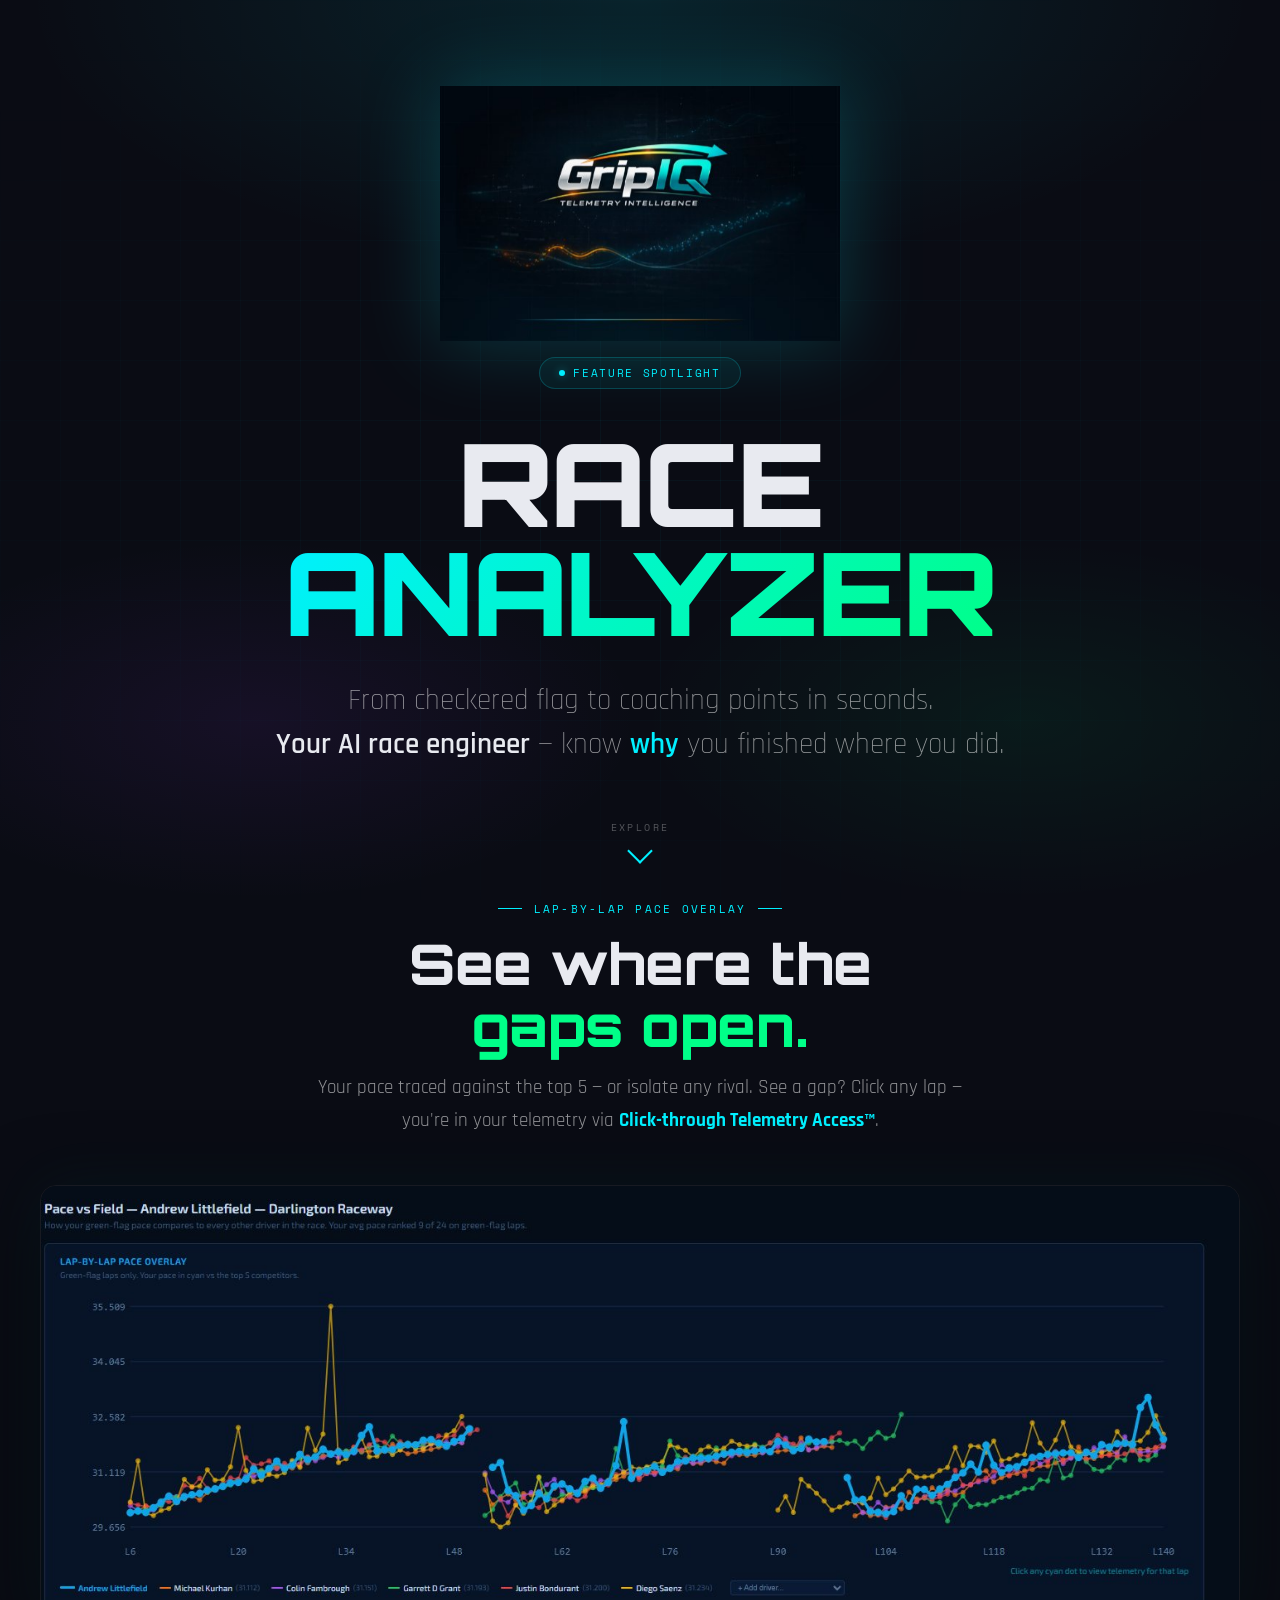
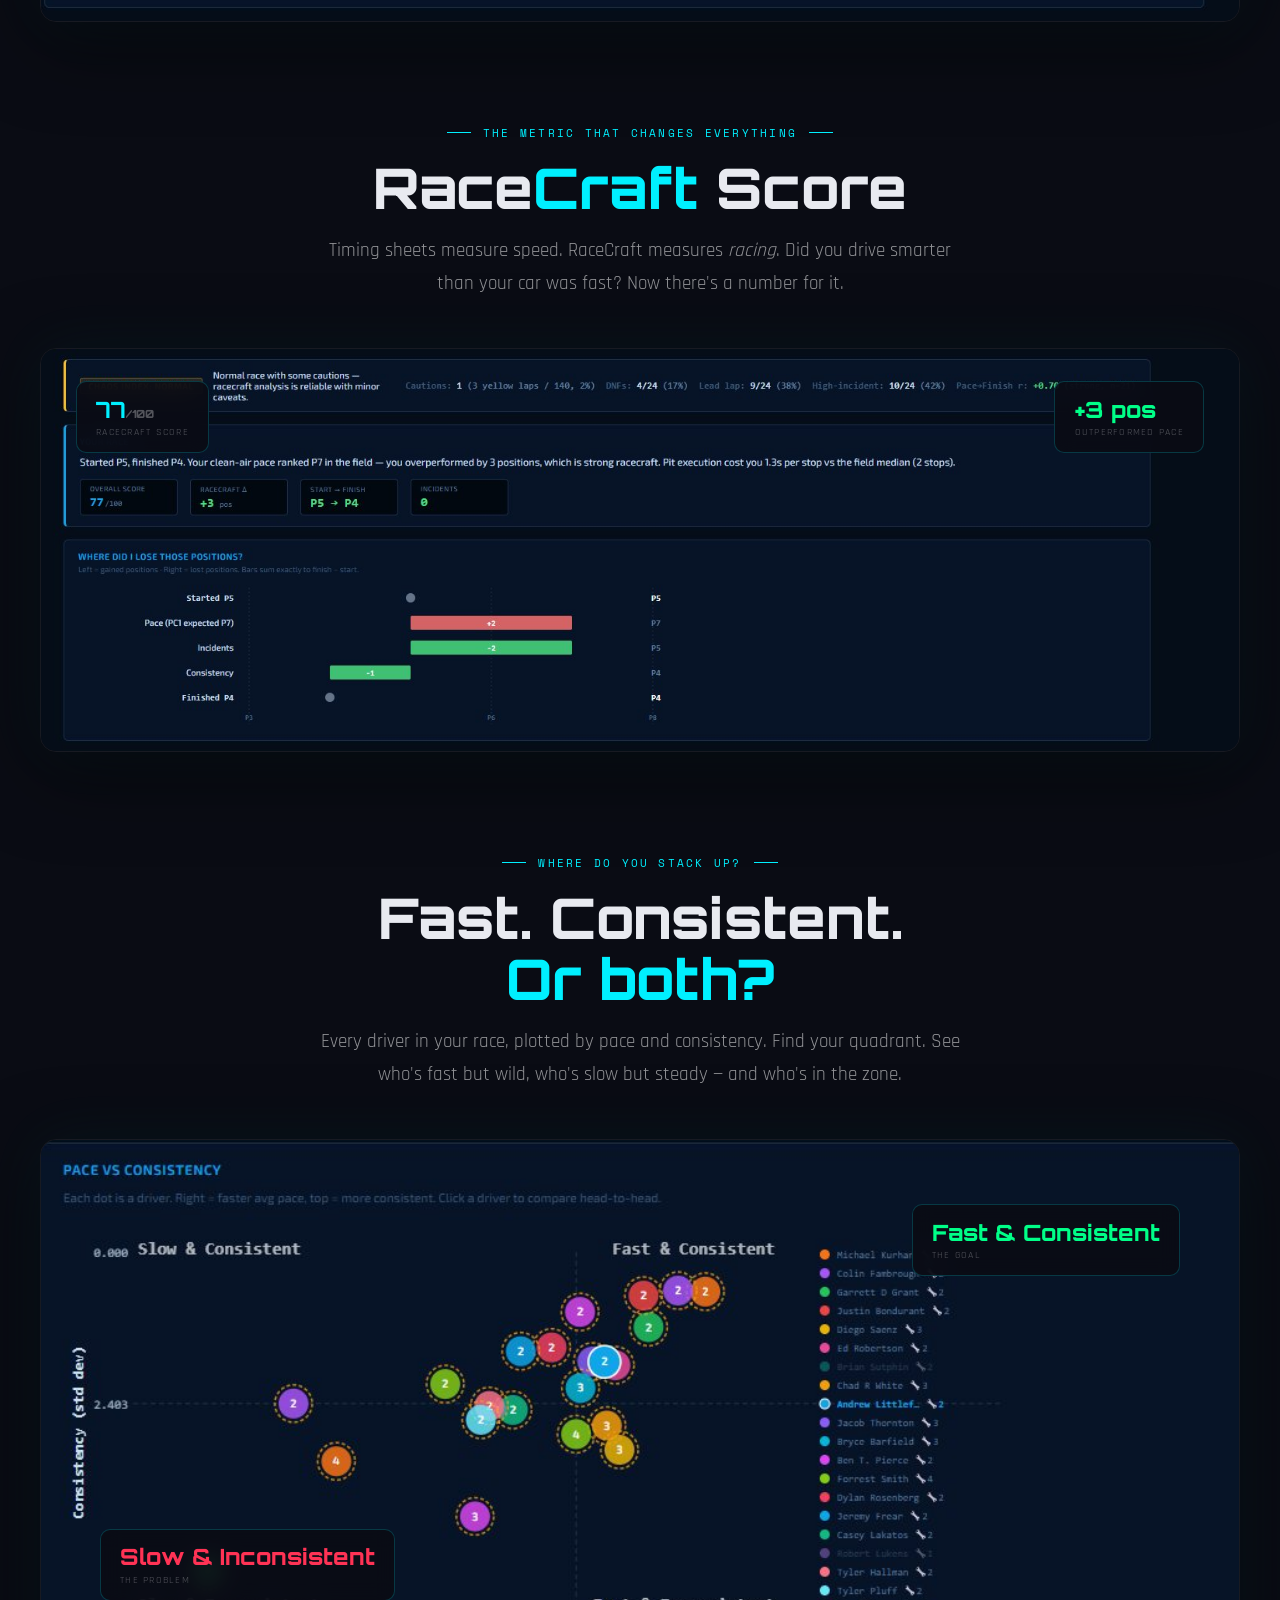
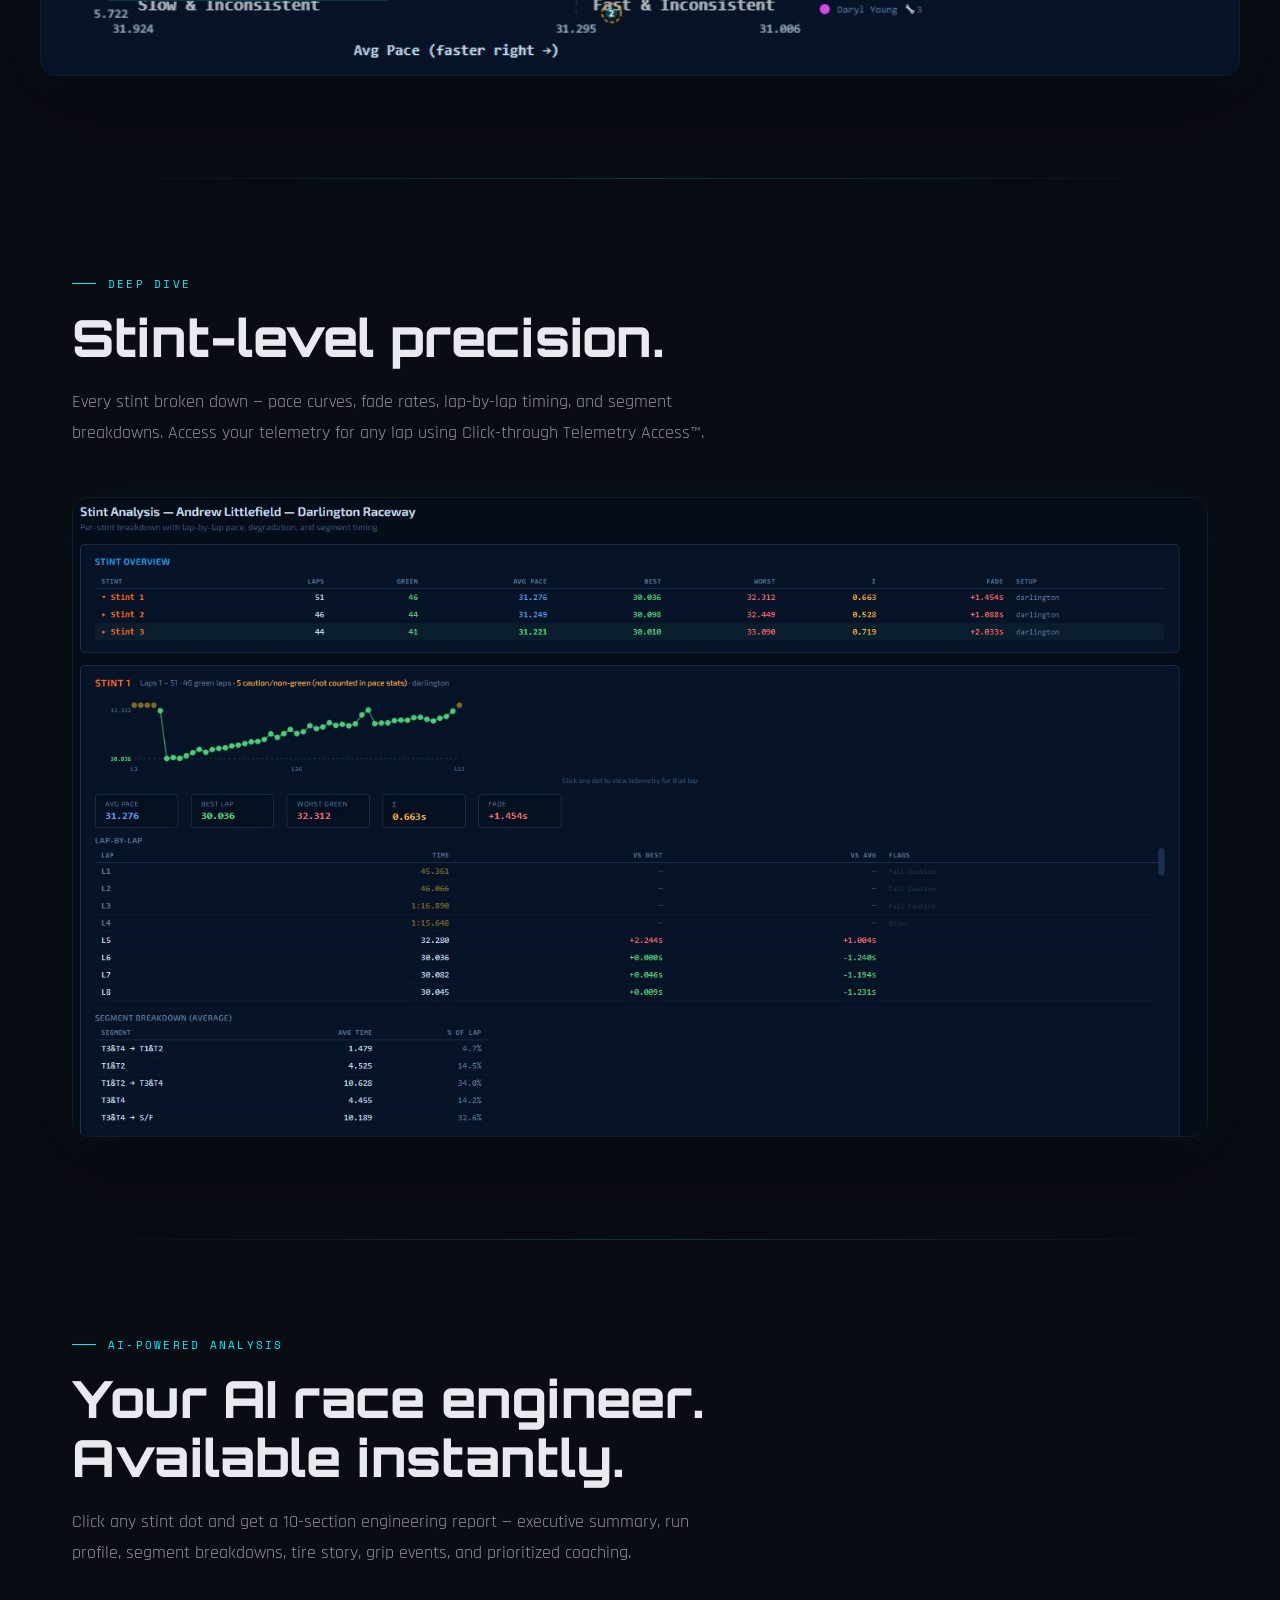
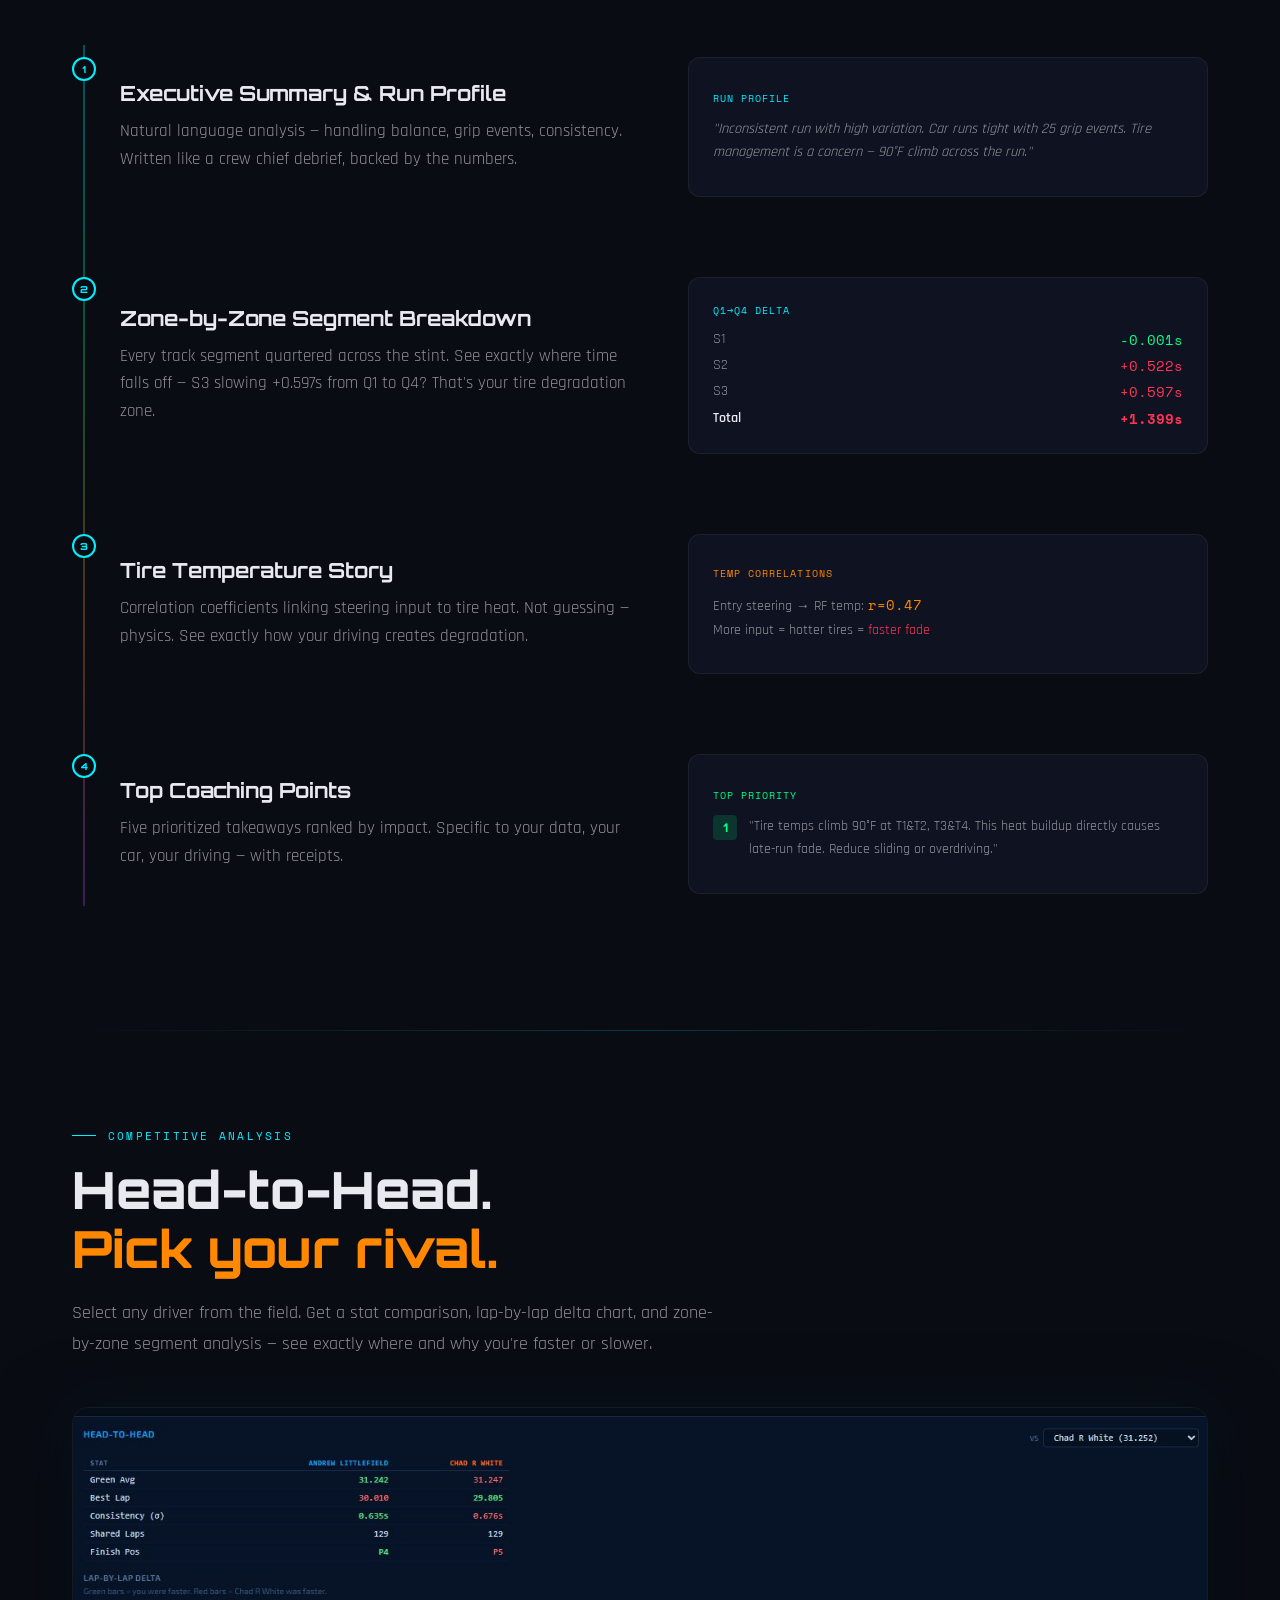
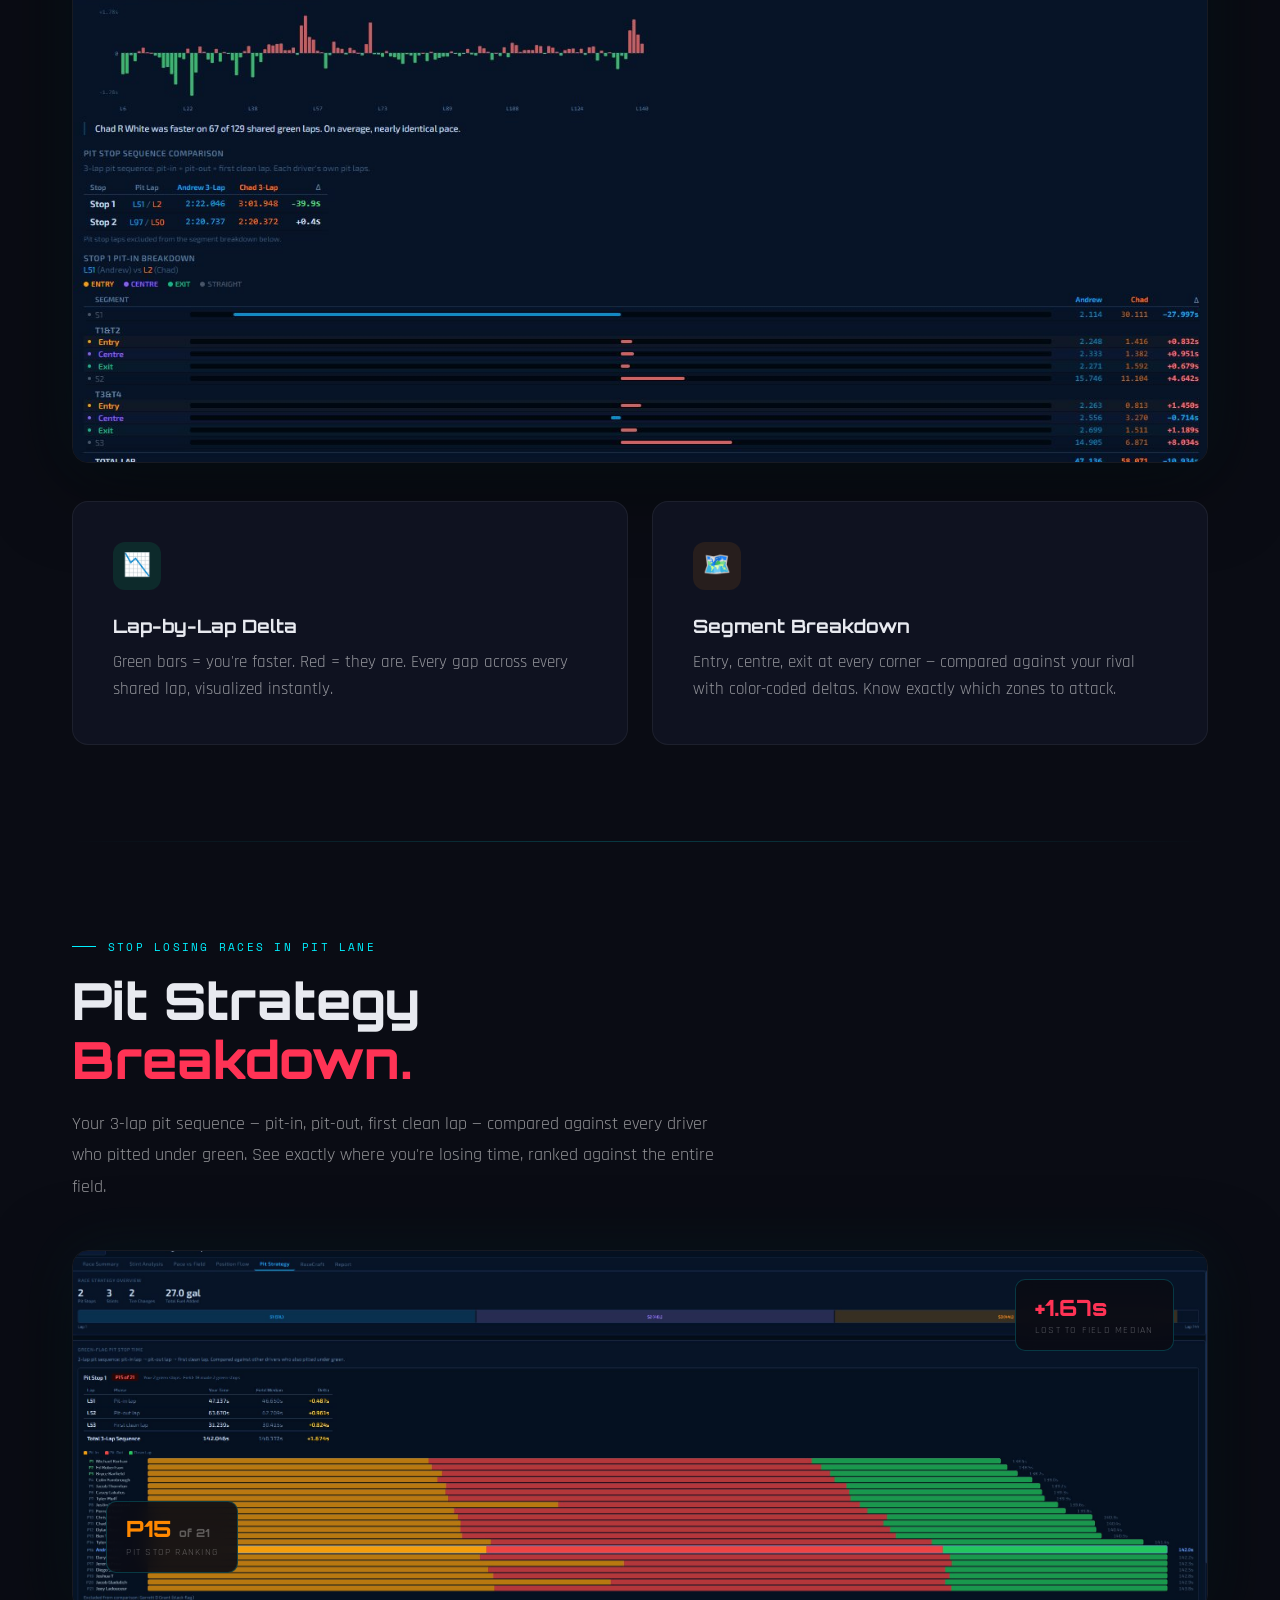
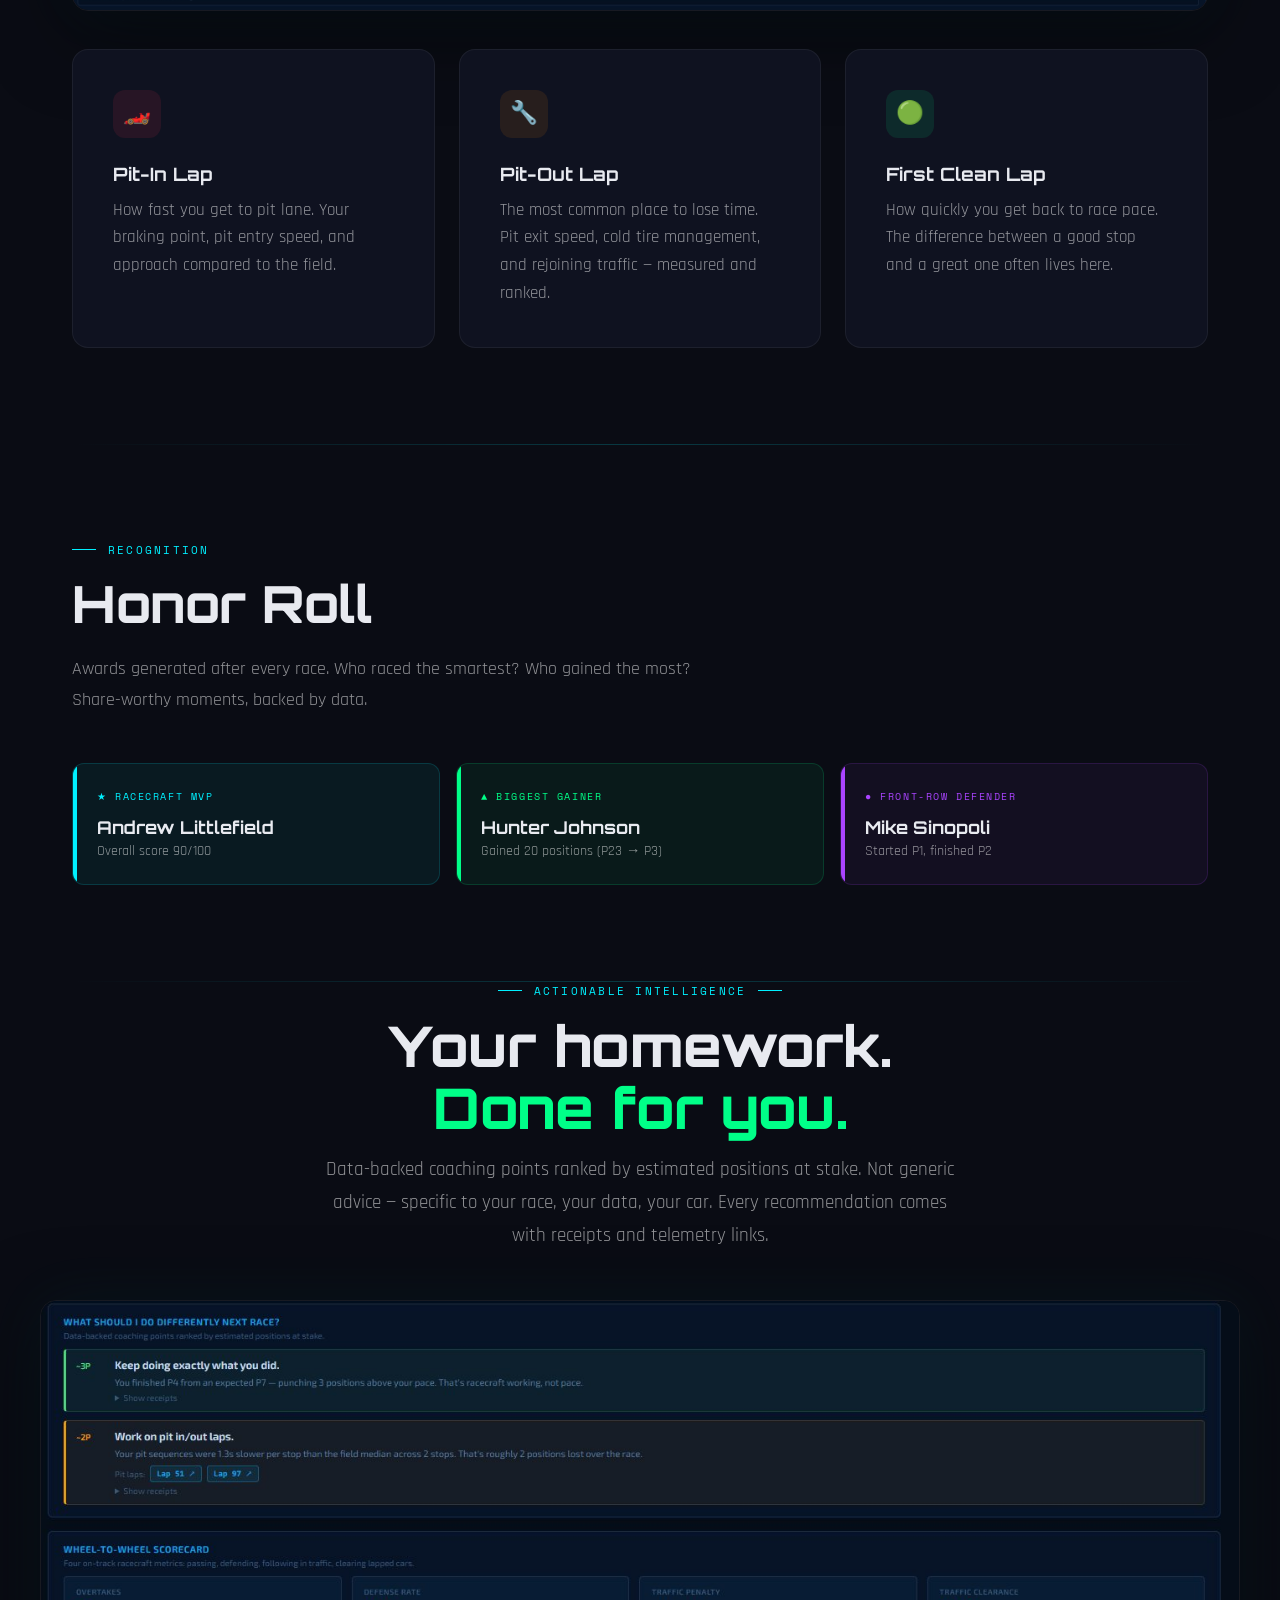
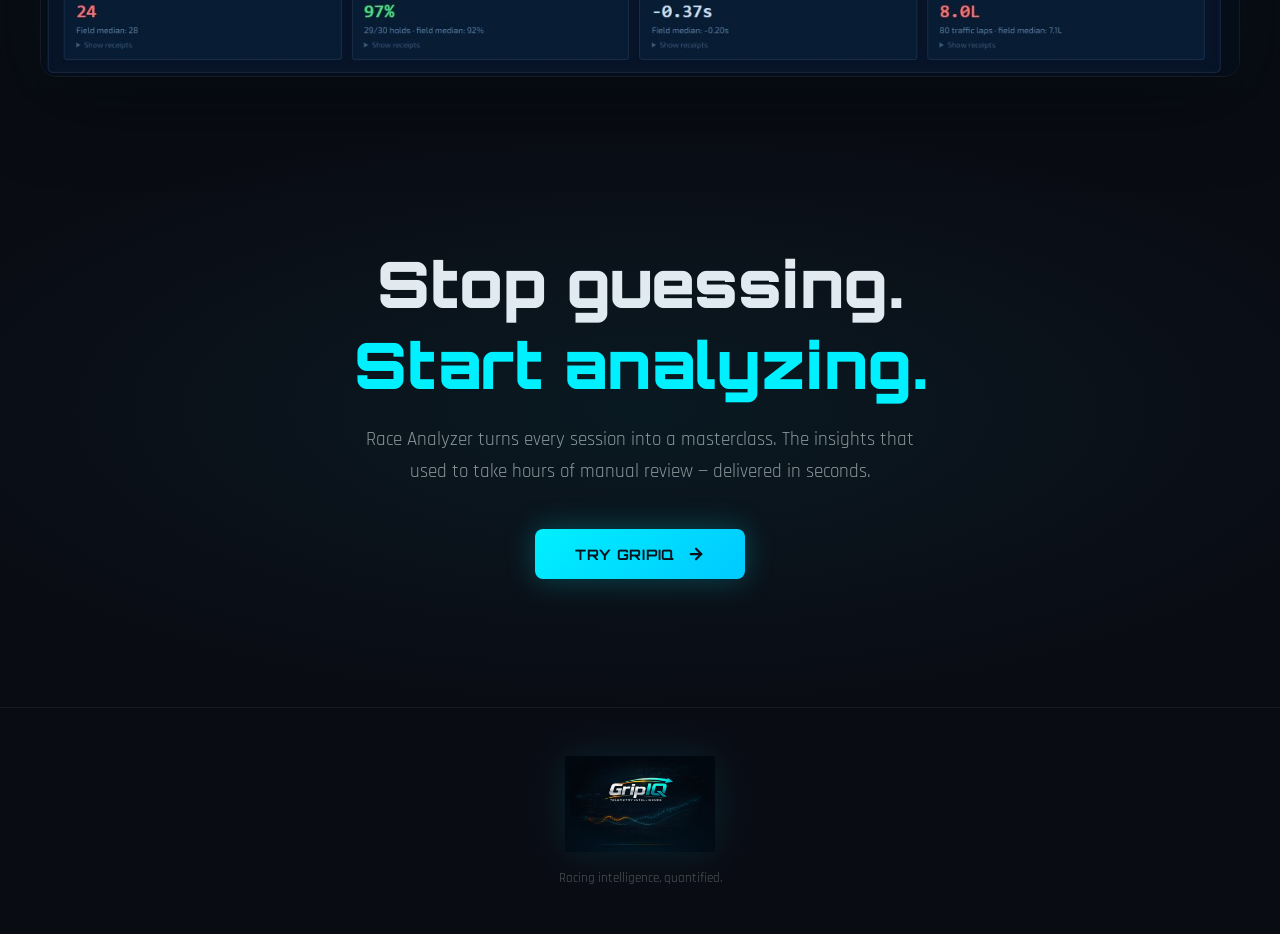
==== index.html @ 0a942f0f "Replace with original screenshots version from race-analyzer-preview" ====
<!DOCTYPE html>
<html lang="en">
<head>
<meta charset="UTF-8">
<meta name="viewport" content="width=device-width, initial-scale=1.0">
<title>Race Analyzer — GripIQ</title>
<link href="https://fonts.googleapis.com/css2?family=Orbitron:wght@400;500;600;700;800;900&family=Rajdhani:wght@300;400;500;600;700&family=Space+Mono:wght@400;700&display=swap" rel="stylesheet">
<style>
*, *::before, *::after { margin: 0; padding: 0; box-sizing: border-box; }

:root {
  --bg-deep: #0a0c14;
  --bg-card: #0f1220;
  --bg-card-hover: #141831;
  --border-subtle: rgba(255,255,255,0.06);
  --border-accent: rgba(0,240,255,0.2);
  --cyan: #00f0ff;
  --cyan-glow: rgba(0,240,255,0.4);
  --green: #00ff88;
  --green-glow: rgba(0,255,136,0.3);
  --red: #ff3355;
  --red-glow: rgba(255,51,85,0.3);
  --orange: #ff8800;
  --orange-glow: rgba(255,136,0,0.3);
  --purple: #aa44ff;
  --purple-glow: rgba(170,68,255,0.3);
  --yellow: #ffdd00;
  --text-primary: #e8eaf0;
  --text-secondary: rgba(255,255,255,0.55);
  --text-dim: rgba(255,255,255,0.3);
  --font-display: 'Orbitron', sans-serif;
  --font-body: 'Rajdhani', sans-serif;
  --font-mono: 'Space Mono', monospace;
}

html { scroll-behavior: smooth; }

body {
  background: var(--bg-deep);
  color: var(--text-primary);
  font-family: var(--font-body);
  overflow-x: hidden;
  -webkit-font-smoothing: antialiased;
}

/* ==================== HERO ==================== */
.hero {
  position: relative;
  min-height: 100vh;
  display: flex;
  flex-direction: column;
  align-items: center;
  justify-content: center;
  text-align: center;
  padding: 2rem;
  overflow: hidden;
}

.hero::before {
  content: '';
  position: absolute;
  inset: 0;
  background:
    radial-gradient(ellipse 80% 50% at 50% 0%, rgba(0,240,255,0.1) 0%, transparent 60%),
    radial-gradient(ellipse 60% 40% at 20% 80%, rgba(170,68,255,0.08) 0%, transparent 50%),
    radial-gradient(ellipse 60% 40% at 80% 80%, rgba(0,255,136,0.06) 0%, transparent 50%);
  pointer-events: none;
}

.hero-grid {
  position: absolute;
  inset: 0;
  background-image:
    linear-gradient(rgba(0,240,255,0.04) 1px, transparent 1px),
    linear-gradient(90deg, rgba(0,240,255,0.04) 1px, transparent 1px);
  background-size: 60px 60px;
  animation: gridPulse 8s ease-in-out infinite;
  mask-image: radial-gradient(ellipse 70% 60% at 50% 50%, black, transparent);
}

@keyframes gridPulse {
  0%, 100% { opacity: 0.3; }
  50% { opacity: 1; }
}

/* Horizontal racing streaks */
.streak-container {
  position: absolute;
  inset: 0;
  overflow: hidden;
  pointer-events: none;
}

.streak {
  position: absolute;
  height: 2px;
  background: linear-gradient(90deg, transparent, var(--cyan), transparent);
  opacity: 0;
  animation: streak 3s ease-in-out infinite;
}

.streak:nth-child(1) { top: 15%; width: 50%; left: -50%; animation-delay: 0s; }
.streak:nth-child(2) { top: 35%; width: 70%; left: -70%; animation-delay: 0.8s; background: linear-gradient(90deg, transparent, var(--green), transparent); }
.streak:nth-child(3) { top: 55%; width: 40%; left: -40%; animation-delay: 1.6s; }
.streak:nth-child(4) { top: 75%; width: 60%; left: -60%; animation-delay: 2.4s; background: linear-gradient(90deg, transparent, var(--orange), transparent); }
.streak:nth-child(5) { top: 90%; width: 45%; left: -45%; animation-delay: 0.4s; background: linear-gradient(90deg, transparent, var(--purple), transparent); }

@keyframes streak {
  0% { transform: translateX(0); opacity: 0; }
  5% { opacity: 0.7; }
  95% { opacity: 0.7; }
  100% { transform: translateX(calc(100vw + 100%)); opacity: 0; }
}

.hero-logo {
  width: clamp(220px, 35vw, 400px);
  margin-bottom: 1rem;
  filter: drop-shadow(0 0 40px rgba(0,240,255,0.2));
  animation: heroLogo 1s ease-out 0.1s both;
}

@keyframes heroLogo {
  from { opacity: 0; transform: scale(0.85) translateY(20px); filter: drop-shadow(0 0 0px rgba(0,240,255,0)) blur(8px); }
  to { opacity: 1; transform: scale(1) translateY(0); filter: drop-shadow(0 0 40px rgba(0,240,255,0.2)) blur(0px); }
}

.hero-badge {
  display: inline-flex;
  align-items: center;
  gap: 0.5rem;
  padding: 0.4rem 1.2rem;
  border: 1px solid var(--border-accent);
  border-radius: 100px;
  font-family: var(--font-mono);
  font-size: 0.7rem;
  letter-spacing: 0.15em;
  text-transform: uppercase;
  color: var(--cyan);
  background: rgba(0,240,255,0.05);
  margin-bottom: 2.5rem;
  animation: fadeInUp 0.8s ease-out 0.3s both;
}

.hero-badge::before {
  content: '';
  width: 6px;
  height: 6px;
  border-radius: 50%;
  background: var(--cyan);
  box-shadow: 0 0 8px var(--cyan-glow);
  animation: pulse 2s ease-in-out infinite;
}

@keyframes pulse {
  0%, 100% { opacity: 1; transform: scale(1); }
  50% { opacity: 0.5; transform: scale(0.8); }
}

.hero h1 {
  font-family: var(--font-display);
  font-size: clamp(3.5rem, 9vw, 8rem);
  font-weight: 900;
  line-height: 0.95;
  letter-spacing: -0.02em;
  margin-bottom: 2rem;
  animation: heroTitle 1s ease-out 0.5s both;
}

@keyframes heroTitle {
  from { opacity: 0; transform: translateY(40px); letter-spacing: 0.1em; }
  to { opacity: 1; transform: translateY(0); letter-spacing: -0.02em; }
}

.hero h1 .line1 { display: block; color: var(--text-primary); }
.hero h1 .line2 {
  display: block;
  background: linear-gradient(135deg, var(--cyan), var(--green));
  -webkit-background-clip: text;
  background-clip: text;
  -webkit-text-fill-color: transparent;
}

.hero-tagline {
  font-size: clamp(1.2rem, 2.8vw, 1.8rem);
  font-weight: 300;
  color: var(--text-secondary);
  max-width: 750px;
  line-height: 1.5;
  margin-bottom: 3rem;
  animation: fadeInUp 0.8s ease-out 0.8s both;
}

.hero-tagline strong {
  color: var(--text-primary);
  font-weight: 600;
}

.hero-tagline em {
  color: var(--cyan);
  font-style: normal;
  font-weight: 600;
}

.scroll-cue {
  position: absolute;
  bottom: 2.5rem;
  display: flex;
  flex-direction: column;
  align-items: center;
  gap: 0.5rem;
  animation: fadeInUp 0.8s ease-out 1.2s both;
}

.scroll-cue span {
  font-family: var(--font-mono);
  font-size: 0.6rem;
  text-transform: uppercase;
  letter-spacing: 0.25em;
  color: var(--text-dim);
}

.scroll-cue-arrow {
  width: 18px;
  height: 18px;
  border-right: 2px solid var(--cyan);
  border-bottom: 2px solid var(--cyan);
  transform: rotate(45deg);
  animation: scrollBounce 2s ease-in-out infinite;
}

@keyframes scrollBounce {
  0%, 100% { transform: rotate(45deg) translateY(0); opacity: 1; }
  50% { transform: rotate(45deg) translateY(8px); opacity: 0.3; }
}

@keyframes fadeInUp {
  from { opacity: 0; transform: translateY(30px); }
  to { opacity: 1; transform: translateY(0); }
}

/* ==================== SHOWCASE SPLASH — big screenshot moments ==================== */
.splash {
  position: relative;
  padding: 0 2rem;
  margin-bottom: 6rem;
}

.splash-inner {
  max-width: 1200px;
  margin: 0 auto;
}

.splash-screenshot {
  width: 100%;
  border-radius: 16px;
  border: 1px solid var(--border-subtle);
  box-shadow: 0 20px 80px rgba(0,0,0,0.5), 0 0 60px rgba(0,240,255,0.06);
  transition: all 0.5s ease;
}

.splash-screenshot:hover {
  box-shadow: 0 30px 100px rgba(0,0,0,0.6), 0 0 80px rgba(0,240,255,0.1);
  transform: translateY(-4px);
}

.splash-text {
  text-align: center;
  margin-bottom: 3rem;
}

.splash-label {
  font-family: var(--font-mono);
  font-size: 0.7rem;
  letter-spacing: 0.2em;
  text-transform: uppercase;
  color: var(--cyan);
  margin-bottom: 1rem;
  display: flex;
  align-items: center;
  justify-content: center;
  gap: 0.75rem;
}

.splash-label::before, .splash-label::after {
  content: '';
  width: 24px;
  height: 1px;
  background: var(--cyan);
}

.splash h2 {
  font-family: var(--font-display);
  font-size: clamp(2rem, 4.5vw, 3.5rem);
  font-weight: 800;
  line-height: 1.1;
  margin-bottom: 1rem;
}

.splash-desc {
  font-size: 1.2rem;
  color: var(--text-secondary);
  max-width: 650px;
  margin: 0 auto;
  line-height: 1.7;
}

/* Dual screenshot layout */
.splash-duo {
  display: grid;
  grid-template-columns: 1fr 1fr;
  gap: 1.5rem;
  margin-top: 3rem;
}

.splash-duo img {
  width: 100%;
  border-radius: 12px;
  border: 1px solid var(--border-subtle);
  box-shadow: 0 10px 40px rgba(0,0,0,0.4);
  transition: all 0.4s ease;
}

.splash-duo img:hover {
  transform: translateY(-3px) scale(1.01);
  box-shadow: 0 15px 60px rgba(0,0,0,0.5), 0 0 40px rgba(0,240,255,0.06);
}

/* Floating stat badges on screenshots */
.splash-stat-overlay {
  position: relative;
  display: inline-block;
}

.floating-stat {
  position: absolute;
  background: rgba(10,12,20,0.9);
  border: 1px solid var(--border-accent);
  border-radius: 10px;
  padding: 0.8rem 1.2rem;
  backdrop-filter: blur(10px);
  animation: floatIn 0.8s ease-out both;
  z-index: 2;
}

.floating-stat .stat-value {
  font-family: var(--font-display);
  font-size: 1.4rem;
  font-weight: 800;
}

.floating-stat .stat-label {
  font-size: 0.65rem;
  text-transform: uppercase;
  letter-spacing: 0.12em;
  color: var(--text-dim);
  margin-top: 0.15rem;
}

@keyframes floatIn {
  from { opacity: 0; transform: translateY(15px) scale(0.9); }
  to { opacity: 1; transform: translateY(0) scale(1); }
}

/* ==================== SECTIONS ==================== */
.section {
  padding: 6rem 2rem;
  max-width: 1200px;
  margin: 0 auto;
  position: relative;
}

.section-label {
  font-family: var(--font-mono);
  font-size: 0.7rem;
  letter-spacing: 0.2em;
  text-transform: uppercase;
  color: var(--cyan);
  margin-bottom: 1rem;
  display: flex;
  align-items: center;
  gap: 0.75rem;
}

.section-label::before {
  content: '';
  width: 24px;
  height: 1px;
  background: var(--cyan);
}

.section h2 {
  font-family: var(--font-display);
  font-size: clamp(2rem, 4vw, 3.2rem);
  font-weight: 800;
  line-height: 1.15;
  margin-bottom: 1.2rem;
}

.section-desc {
  font-size: 1.15rem;
  color: var(--text-secondary);
  max-width: 650px;
  line-height: 1.7;
  margin-bottom: 3rem;
}

/* ==================== FEATURE CARDS ==================== */
.feature-showcase { display: grid; gap: 1.5rem; }

.feature-card {
  background: var(--bg-card);
  border: 1px solid var(--border-subtle);
  border-radius: 16px;
  padding: 2.5rem;
  position: relative;
  overflow: hidden;
  transition: all 0.4s ease;
}

.feature-card:hover {
  border-color: var(--border-accent);
  background: var(--bg-card-hover);
  transform: translateY(-2px);
}

.feature-card::before {
  content: '';
  position: absolute;
  top: 0; left: 0; right: 0;
  height: 1px;
  background: linear-gradient(90deg, transparent, var(--cyan), transparent);
  opacity: 0;
  transition: opacity 0.4s ease;
}

.feature-card:hover::before { opacity: 1; }

.card-icon {
  width: 48px;
  height: 48px;
  border-radius: 12px;
  display: flex;
  align-items: center;
  justify-content: center;
  font-size: 1.4rem;
  margin-bottom: 1.5rem;
}

.card-icon.cyan { background: rgba(0,240,255,0.1); color: var(--cyan); }
.card-icon.green { background: rgba(0,255,136,0.1); color: var(--green); }
.card-icon.orange { background: rgba(255,136,0,0.1); color: var(--orange); }
.card-icon.red { background: rgba(255,51,85,0.1); color: var(--red); }
.card-icon.purple { background: rgba(170,68,255,0.1); color: var(--purple); }
.card-icon.yellow { background: rgba(255,221,0,0.1); color: var(--yellow); }

.feature-card h3 {
  font-family: var(--font-display);
  font-size: 1.15rem;
  font-weight: 700;
  margin-bottom: 0.75rem;
}

.feature-card p {
  color: var(--text-secondary);
  font-size: 1.05rem;
  line-height: 1.65;
}

.grid-2 { grid-template-columns: repeat(2, 1fr); }
.grid-3 { grid-template-columns: repeat(3, 1fr); }

/* ==================== DIVIDER ==================== */
.section-divider {
  max-width: 1200px;
  margin: 0 auto;
  padding: 0 2rem;
}

.section-divider hr {
  border: none;
  height: 1px;
  background: linear-gradient(90deg, transparent, var(--border-accent), transparent);
}

/* ==================== TRADEMARK CALLOUT ==================== */
.tm-callout {
  background: linear-gradient(135deg, rgba(0,240,255,0.08), rgba(0,255,136,0.04));
  border: 1px solid rgba(0,240,255,0.15);
  border-radius: 16px;
  padding: 3rem;
  display: grid;
  grid-template-columns: auto 1fr;
  gap: 2rem;
  align-items: center;
  margin-top: 3rem;
}

.tm-icon {
  width: 72px;
  height: 72px;
  border-radius: 50%;
  background: rgba(0,240,255,0.1);
  display: flex;
  align-items: center;
  justify-content: center;
  font-size: 2rem;
}

.tm-callout h3 {
  font-family: var(--font-display);
  font-size: 1.3rem;
  font-weight: 700;
  margin-bottom: 0.5rem;
}

.tm-callout h3 span { color: var(--cyan); }

.tm-callout p {
  color: var(--text-secondary);
  font-size: 1.05rem;
  line-height: 1.65;
}

/* ==================== FLOW STEPS ==================== */
.flow-steps {
  display: flex;
  flex-direction: column;
  position: relative;
  padding-left: 3rem;
}

.flow-steps::before {
  content: '';
  position: absolute;
  left: 11px;
  top: 28px;
  bottom: 28px;
  width: 2px;
  background: linear-gradient(to bottom, var(--cyan), var(--green), var(--orange), var(--purple));
  opacity: 0.3;
}

.flow-step {
  display: grid;
  grid-template-columns: 1fr 1fr;
  gap: 3rem;
  align-items: center;
  padding: 2.5rem 0;
  position: relative;
}

.flow-step::before {
  content: attr(data-step);
  position: absolute;
  left: -3rem;
  top: 2.5rem;
  width: 24px;
  height: 24px;
  border-radius: 50%;
  display: flex;
  align-items: center;
  justify-content: center;
  font-family: var(--font-display);
  font-size: 0.6rem;
  font-weight: 800;
  border: 2px solid var(--cyan);
  color: var(--cyan);
  background: var(--bg-deep);
  z-index: 1;
}

.flow-step-content h3 {
  font-family: var(--font-display);
  font-size: 1.3rem;
  font-weight: 700;
  margin-bottom: 0.75rem;
}

.flow-step-content p {
  color: var(--text-secondary);
  font-size: 1.05rem;
  line-height: 1.65;
}

.flow-step-visual {
  background: var(--bg-card);
  border: 1px solid var(--border-subtle);
  border-radius: 12px;
  padding: 1.5rem;
  min-height: 140px;
  display: flex;
  align-items: center;
  justify-content: center;
}

/* ==================== SCORECARD ==================== */
.scorecard-grid {
  display: grid;
  grid-template-columns: repeat(4, 1fr);
  gap: 1rem;
  margin-top: 2rem;
}

.score-item {
  background: var(--bg-card);
  border: 1px solid var(--border-subtle);
  border-radius: 12px;
  padding: 1.5rem;
  text-align: center;
  transition: all 0.3s ease;
}

.score-item:hover {
  border-color: var(--border-accent);
  transform: translateY(-3px);
}

.score-value {
  font-family: var(--font-display);
  font-size: 2rem;
  font-weight: 800;
  margin-bottom: 0.3rem;
}

.score-label {
  font-size: 0.75rem;
  text-transform: uppercase;
  letter-spacing: 0.12em;
  color: var(--text-dim);
  margin-bottom: 0.5rem;
}

.score-context {
  font-size: 0.8rem;
  color: var(--text-secondary);
}

/* ==================== HONOR ROLL ==================== */
.honor-roll {
  display: grid;
  grid-template-columns: repeat(3, 1fr);
  gap: 1rem;
  margin-top: 2rem;
}

.honor-card {
  border-radius: 12px;
  padding: 1.5rem;
  position: relative;
  overflow: hidden;
}

.honor-card::before {
  content: '';
  position: absolute;
  top: 0; left: 0;
  width: 4px;
  height: 100%;
}

.honor-card.mvp { background: rgba(0,240,255,0.06); border: 1px solid rgba(0,240,255,0.15); }
.honor-card.mvp::before { background: var(--cyan); }
.honor-card.gainer { background: rgba(0,255,136,0.06); border: 1px solid rgba(0,255,136,0.15); }
.honor-card.gainer::before { background: var(--green); }
.honor-card.defender { background: rgba(170,68,255,0.06); border: 1px solid rgba(170,68,255,0.15); }
.honor-card.defender::before { background: var(--purple); }

.honor-title {
  font-family: var(--font-mono);
  font-size: 0.65rem;
  letter-spacing: 0.15em;
  text-transform: uppercase;
  margin-bottom: 0.75rem;
}

.honor-card.mvp .honor-title { color: var(--cyan); }
.honor-card.gainer .honor-title { color: var(--green); }
.honor-card.defender .honor-title { color: var(--purple); }

.honor-name {
  font-family: var(--font-display);
  font-size: 1.1rem;
  font-weight: 700;
  margin-bottom: 0.25rem;
}

.honor-detail {
  font-size: 0.9rem;
  color: var(--text-secondary);
}

/* ==================== DEBRIEF ==================== */
.debrief-grid {
  display: grid;
  grid-template-columns: 1fr 1fr;
  gap: 1.5rem;
  margin-top: 2rem;
}

.debrief-col {
  background: var(--bg-card);
  border: 1px solid var(--border-subtle);
  border-radius: 12px;
  padding: 2rem;
}

.debrief-col h4 {
  font-family: var(--font-display);
  font-size: 0.85rem;
  font-weight: 700;
  text-transform: uppercase;
  letter-spacing: 0.08em;
  margin-bottom: 1.2rem;
}

.debrief-col.good h4 { color: var(--green); }
.debrief-col.improve h4 { color: var(--red); }

.debrief-item {
  display: flex;
  align-items: flex-start;
  gap: 0.6rem;
  padding: 0.5rem 0;
  font-size: 0.95rem;
  color: var(--text-secondary);
  line-height: 1.5;
}

.debrief-item::before {
  content: '';
  margin-top: 0.5rem;
  min-width: 6px;
  height: 6px;
  border-radius: 50%;
}

.debrief-col.good .debrief-item::before { background: var(--green); }
.debrief-col.improve .debrief-item::before { background: var(--red); }

/* ==================== CTA SECTION ==================== */
.cta-section {
  text-align: center;
  padding: 8rem 2rem;
  position: relative;
  overflow: hidden;
}

.cta-section::before {
  content: '';
  position: absolute;
  inset: 0;
  background: radial-gradient(ellipse 60% 50% at 50% 50%, rgba(0,240,255,0.06), transparent);
  pointer-events: none;
}

.cta-section h2 {
  font-family: var(--font-display);
  font-size: clamp(2.5rem, 5vw, 4rem);
  font-weight: 900;
  margin-bottom: 1.2rem;
}

.cta-section p {
  font-size: 1.2rem;
  color: var(--text-secondary);
  max-width: 550px;
  margin: 0 auto 2.5rem;
  line-height: 1.7;
}

.cta-button {
  display: inline-flex;
  align-items: center;
  gap: 0.75rem;
  padding: 1rem 2.5rem;
  background: linear-gradient(135deg, var(--cyan), #00c8ff);
  color: var(--bg-deep);
  font-family: var(--font-display);
  font-size: 0.9rem;
  font-weight: 700;
  letter-spacing: 0.05em;
  text-transform: uppercase;
  border: none;
  border-radius: 8px;
  cursor: pointer;
  text-decoration: none;
  transition: all 0.3s ease;
  box-shadow: 0 0 30px rgba(0,240,255,0.25);
}

.cta-button:hover {
  transform: translateY(-2px);
  box-shadow: 0 0 50px rgba(0,240,255,0.4);
}

.cta-button svg {
  width: 18px;
  height: 18px;
  transition: transform 0.3s ease;
}

.cta-button:hover svg { transform: translateX(4px); }

/* ==================== SCROLL REVEAL ==================== */
.reveal {
  opacity: 0;
  transform: translateY(40px);
  transition: all 0.8s cubic-bezier(0.16, 1, 0.3, 1);
}

.reveal.visible {
  opacity: 1;
  transform: translateY(0);
}

/* ==================== RESPONSIVE ==================== */
@media (max-width: 768px) {
  .grid-2, .grid-3 { grid-template-columns: 1fr; }
  .scorecard-grid { grid-template-columns: repeat(2, 1fr); }
  .honor-roll { grid-template-columns: 1fr; }
  .flow-step { grid-template-columns: 1fr; }
  .tm-callout { grid-template-columns: 1fr; text-align: center; justify-items: center; }
  .splash-duo { grid-template-columns: 1fr; }
  .debrief-grid { grid-template-columns: 1fr; }
  .floating-stat { display: none; }
}
</style>
</head>
<body>

<!-- ===================== HERO ===================== -->
<section class="hero">
  <div class="hero-grid"></div>
  <div class="streak-container">
    <div class="streak"></div>
    <div class="streak"></div>
    <div class="streak"></div>
    <div class="streak"></div>
    <div class="streak"></div>
  </div>

  <img class="hero-logo" id="heroLogo" src="" alt="GripIQ">

  <div class="hero-badge"><span>Feature Spotlight</span></div>

  <h1>
    <span class="line1">RACE</span>
    <span class="line2">ANALYZER</span>
  </h1>

  <p class="hero-tagline">
    From checkered flag to coaching points in seconds.<br>
    <strong>Your AI race engineer</strong> — know <em>why</em> you finished where you did.
  </p>

  <div class="scroll-cue">
    <span>Explore</span>
    <div class="scroll-cue-arrow"></div>
  </div>
</section>

<!-- ===================== SPLASH 1: PACE OVERLAY ===================== -->
<div class="splash reveal">
  <div class="splash-inner">
    <div class="splash-text">
      <div class="splash-label">Lap-by-Lap Pace Overlay</div>
      <h2>See where the<br><span style="color: var(--green);">gaps open.</span></h2>
      <p class="splash-desc">Your pace traced against the top 5 — or isolate any rival. See a gap? Click any lap — you're in your telemetry via <strong style="color: var(--cyan);">Click-through Telemetry Access™</strong>.</p>
    </div>
    <img class="splash-screenshot" id="imgPaceOverlay" src="" alt="Pace vs Field overlay chart">
  </div>
</div>

<!-- ===================== SPLASH 2: RACECRAFT ===================== -->
<div class="splash reveal">
  <div class="splash-inner">
    <div class="splash-text">
      <div class="splash-label">The Metric That Changes Everything</div>
      <h2>Race<span style="color: var(--cyan);">Craft</span> Score</h2>
      <p class="splash-desc">Timing sheets measure speed. RaceCraft measures <em>racing</em>. Did you drive smarter than your car was fast? Now there's a number for it.</p>
    </div>
    <div class="splash-stat-overlay" style="width: 100%;">
      <img class="splash-screenshot" id="imgRacecraft" src="" alt="RaceCraft analysis overview">
      <div class="floating-stat" style="top: 8%; left: 3%; animation-delay: 0.5s;">
        <div class="stat-value" style="color: var(--cyan);">77<span style="font-size: 0.7rem; color: var(--text-dim);">/100</span></div>
        <div class="stat-label">RaceCraft Score</div>
      </div>
      <div class="floating-stat" style="top: 8%; right: 3%; animation-delay: 0.8s;">
        <div class="stat-value" style="color: var(--green);">+3 pos</div>
        <div class="stat-label">Outperformed Pace</div>
      </div>
    </div>
  </div>
</div>

<!-- ===================== SPLASH 3: PACE VS CONSISTENCY ===================== -->
<div class="splash reveal">
  <div class="splash-inner">
    <div class="splash-text">
      <div class="splash-label">Where Do You Stack Up?</div>
      <h2>Fast. Consistent.<br><span style="color: var(--cyan);">Or both?</span></h2>
      <p class="splash-desc">Every driver in your race, plotted by pace and consistency. Find your quadrant. See who's fast but wild, who's slow but steady — and who's in the zone.</p>
    </div>
    <div class="splash-stat-overlay" style="width: 100%;">
      <img class="splash-screenshot" id="imgScatter" src="" alt="Pace vs Consistency scatter plot">
      <div class="floating-stat" style="top: 12%; right: 5%; animation-delay: 0.6s;">
        <div class="stat-value" style="color: var(--green);">Fast &amp; Consistent</div>
        <div class="stat-label">The Goal</div>
      </div>
      <div class="floating-stat" style="bottom: 15%; left: 5%; animation-delay: 0.9s;">
        <div class="stat-value" style="color: var(--red);">Slow &amp; Inconsistent</div>
        <div class="stat-label">The Problem</div>
      </div>
    </div>
  </div>
</div>

<div class="section-divider"><hr></div>

<!-- ===================== STINT ANALYSIS ===================== -->
<section class="section reveal">
  <div class="section-label">Deep Dive</div>
  <h2>Stint-level precision.</h2>
  <p class="section-desc">Every stint broken down — pace curves, fade rates, lap-by-lap timing, and segment breakdowns. Access your telemetry for any lap using Click-through Telemetry Access™.</p>

  <img class="splash-screenshot" id="imgStint" src="" alt="Stint analysis with clickable dots" style="width: 100%;">
</section>

<div class="section-divider"><hr></div>

<!-- ===================== AI RACE ENGINEER ===================== -->
<section class="section reveal">
  <div class="section-label">AI-Powered Analysis</div>
  <h2>Your AI race engineer.<br>Available instantly.</h2>
  <p class="section-desc">Click any stint dot and get a 10-section engineering report — executive summary, run profile, segment breakdowns, tire story, grip events, and prioritized coaching.</p>

  <div class="flow-steps">
    <div class="flow-step" data-step="1">
      <div class="flow-step-content">
        <h3>Executive Summary &amp; Run Profile</h3>
        <p>Natural language analysis — handling balance, grip events, consistency. Written like a crew chief debrief, backed by the numbers.</p>
      </div>
      <div class="flow-step-visual">
        <div style="text-align: left; width: 100%;">
          <div style="font-family: var(--font-mono); font-size: 0.65rem; color: var(--cyan); margin-bottom: 0.75rem; letter-spacing: 0.1em;">RUN PROFILE</div>
          <div style="font-size: 0.9rem; color: var(--text-secondary); line-height: 1.6; font-style: italic;">"Inconsistent run with high variation. Car runs tight with 25 grip events. Tire management is a concern — 90°F climb across the run."</div>
        </div>
      </div>
    </div>

    <div class="flow-step" data-step="2">
      <div class="flow-step-content">
        <h3>Zone-by-Zone Segment Breakdown</h3>
        <p>Every track segment quartered across the stint. See exactly where time falls off — S3 slowing +0.597s from Q1 to Q4? That's your tire degradation zone.</p>
      </div>
      <div class="flow-step-visual">
        <div style="text-align: left; width: 100%;">
          <div style="font-family: var(--font-mono); font-size: 0.65rem; color: var(--cyan); margin-bottom: 0.75rem; letter-spacing: 0.1em;">Q1→Q4 DELTA</div>
          <div style="display: grid; grid-template-columns: 1fr auto; gap: 0.4rem 1rem; font-size: 0.85rem;">
            <span style="color: var(--text-secondary);">S1</span><span style="color: var(--green); font-family: var(--font-mono);">-0.001s</span>
            <span style="color: var(--text-secondary);">S2</span><span style="color: var(--red); font-family: var(--font-mono);">+0.522s</span>
            <span style="color: var(--text-secondary);">S3</span><span style="color: var(--red); font-family: var(--font-mono);">+0.597s</span>
            <span style="color: var(--text-primary); font-weight: 600;">Total</span><span style="color: var(--red); font-family: var(--font-mono); font-weight: 700;">+1.399s</span>
          </div>
        </div>
      </div>
    </div>

    <div class="flow-step" data-step="3">
      <div class="flow-step-content">
        <h3>Tire Temperature Story</h3>
        <p>Correlation coefficients linking steering input to tire heat. Not guessing — physics. See exactly how your driving creates degradation.</p>
      </div>
      <div class="flow-step-visual">
        <div style="text-align: left; width: 100%;">
          <div style="font-family: var(--font-mono); font-size: 0.65rem; color: var(--orange); margin-bottom: 0.75rem; letter-spacing: 0.1em;">TEMP CORRELATIONS</div>
          <div style="font-size: 0.85rem; color: var(--text-secondary); line-height: 1.8;">
            Entry steering → RF temp: <span style="color: var(--orange); font-family: var(--font-mono);">r=0.47</span><br>
            More input = hotter tires = <span style="color: var(--red);">faster fade</span>
          </div>
        </div>
      </div>
    </div>

    <div class="flow-step" data-step="4">
      <div class="flow-step-content">
        <h3>Top Coaching Points</h3>
        <p>Five prioritized takeaways ranked by impact. Specific to your data, your car, your driving — with receipts.</p>
      </div>
      <div class="flow-step-visual">
        <div style="text-align: left; width: 100%;">
          <div style="font-family: var(--font-mono); font-size: 0.65rem; color: var(--green); margin-bottom: 0.75rem; letter-spacing: 0.1em;">TOP PRIORITY</div>
          <div style="display: flex; align-items: flex-start; gap: 0.75rem;">
            <div style="background: rgba(0,255,136,0.15); color: var(--green); font-family: var(--font-display); font-size: 0.75rem; font-weight: 800; padding: 0.3rem 0.6rem; border-radius: 4px;">1</div>
            <div style="font-size: 0.88rem; color: var(--text-secondary); line-height: 1.6;">"Tire temps climb 90°F at T1&T2, T3&T4. This heat buildup directly causes late-run fade. Reduce sliding or overdriving."</div>
          </div>
        </div>
      </div>
    </div>
  </div>
</section>

<div class="section-divider"><hr></div>

<!-- ===================== HEAD TO HEAD ===================== -->
<section class="section reveal">
  <div class="section-label">Competitive Analysis</div>
  <h2>Head-to-Head.<br><span style="color: var(--orange);">Pick your rival.</span></h2>
  <p class="section-desc">Select any driver from the field. Get a stat comparison, lap-by-lap delta chart, and zone-by-zone segment analysis — see exactly where and why you're faster or slower.</p>

  <img class="splash-screenshot" id="imgH2H" src="" alt="Head to head comparison" style="width: 100%; margin-bottom: 2rem;">

  <div class="feature-showcase grid-2">
    <div class="feature-card">
      <div class="card-icon green">📉</div>
      <h3>Lap-by-Lap Delta</h3>
      <p>Green bars = you're faster. Red = they are. Every gap across every shared lap, visualized instantly.</p>
    </div>
    <div class="feature-card">
      <div class="card-icon orange">🗺️</div>
      <h3>Segment Breakdown</h3>
      <p>Entry, centre, exit at every corner — compared against your rival with color-coded deltas. Know exactly which zones to attack.</p>
    </div>
  </div>
</section>

<div class="section-divider"><hr></div>

<!-- ===================== PIT STRATEGY ===================== -->
<section class="section reveal">
  <div class="section-label">Stop Losing Races in Pit Lane</div>
  <h2>Pit Strategy<br><span style="color: var(--red);">Breakdown.</span></h2>
  <p class="section-desc">Your 3-lap pit sequence — pit-in, pit-out, first clean lap — compared against every driver who pitted under green. See exactly where you're losing time, ranked against the entire field.</p>

  <div class="splash-stat-overlay" style="width: 100%;">
    <img class="splash-screenshot" id="imgPitStrat" src="" alt="Pit Strategy analysis">
    <div class="floating-stat" style="top: 8%; right: 3%; animation-delay: 0.5s;">
      <div class="stat-value" style="color: var(--red);">+1.67s</div>
      <div class="stat-label">Lost to Field Median</div>
    </div>
    <div class="floating-stat" style="bottom: 12%; left: 3%; animation-delay: 0.8s;">
      <div class="stat-value" style="color: var(--orange);">P15 <span style="font-size: 0.7rem; color: var(--text-dim);">of 21</span></div>
      <div class="stat-label">Pit Stop Ranking</div>
    </div>
  </div>

  <div class="feature-showcase grid-3" style="margin-top: 2rem;">
    <div class="feature-card">
      <div class="card-icon red">🏎️</div>
      <h3>Pit-In Lap</h3>
      <p>How fast you get to pit lane. Your braking point, pit entry speed, and approach compared to the field.</p>
    </div>
    <div class="feature-card">
      <div class="card-icon orange">🔧</div>
      <h3>Pit-Out Lap</h3>
      <p>The most common place to lose time. Pit exit speed, cold tire management, and rejoining traffic — measured and ranked.</p>
    </div>
    <div class="feature-card">
      <div class="card-icon green">🟢</div>
      <h3>First Clean Lap</h3>
      <p>How quickly you get back to race pace. The difference between a good stop and a great one often lives here.</p>
    </div>
  </div>
</section>

<div class="section-divider"><hr></div>

<!-- ===================== HONOR ROLL ===================== -->
<section class="section reveal">
  <div class="section-label">Recognition</div>
  <h2>Honor Roll</h2>
  <p class="section-desc">Awards generated after every race. Who raced the smartest? Who gained the most? Share-worthy moments, backed by data.</p>

  <div class="honor-roll">
    <div class="honor-card mvp">
      <div class="honor-title">★ RaceCraft MVP</div>
      <div class="honor-name">Andrew Littlefield</div>
      <div class="honor-detail">Overall score 90/100</div>
    </div>
    <div class="honor-card gainer">
      <div class="honor-title">▲ Biggest Gainer</div>
      <div class="honor-name">Hunter Johnson</div>
      <div class="honor-detail">Gained 20 positions (P23 → P3)</div>
    </div>
    <div class="honor-card defender">
      <div class="honor-title">● Front-Row Defender</div>
      <div class="honor-name">Mike Sinopoli</div>
      <div class="honor-detail">Started P1, finished P2</div>
    </div>
  </div>
</section>

<div class="section-divider"><hr></div>

<!-- ===================== COACHING ===================== -->
<div class="splash reveal" style="margin-bottom: 2rem;">
  <div class="splash-inner">
    <div class="splash-text">
      <div class="splash-label">Actionable Intelligence</div>
      <h2>Your homework.<br><span style="color: var(--green);">Done for you.</span></h2>
      <p class="splash-desc">Data-backed coaching points ranked by estimated positions at stake. Not generic advice — specific to your race, your data, your car. Every recommendation comes with receipts and telemetry links.</p>
    </div>
    <img class="splash-screenshot" id="imgCoaching" src="" alt="Coaching recommendations with positions at stake">
  </div>
</div>

<!-- ===================== CTA ===================== -->
<section class="cta-section reveal">
  <h2 style="font-family: var(--font-display);">Stop guessing.<br><span style="color: var(--cyan);">Start analyzing.</span></h2>
  <p>Race Analyzer turns every session into a masterclass. The insights that used to take hours of manual review — delivered in seconds.</p>
  <a href="#" class="cta-button">
    Try GripIQ
    <svg viewBox="0 0 24 24" fill="none" stroke="currentColor" stroke-width="3" stroke-linecap="round" stroke-linejoin="round"><line x1="5" y1="12" x2="19" y2="12"></line><polyline points="12 5 19 12 12 19"></polyline></svg>
  </a>
</section>

<!-- ===================== FOOTER ===================== -->
<footer style="text-align: center; padding: 3rem 2rem; border-top: 1px solid var(--border-subtle);">
  <img id="footerLogo" src="" alt="GripIQ" style="width: 150px; margin-bottom: 0.75rem; filter: drop-shadow(0 0 20px rgba(0,240,255,0.1));">
  <div style="font-size: 0.8rem; color: var(--text-dim);">Racing intelligence, quantified.</div>
</footer>

<script>

const IMAGES = {
  logo: '[data-uri]',
  scatter: '[data-uri]',
  racecraft: '[data-uri]',
  paceoverlay: '[data-uri]',
  headtohead: '[data-uri]',
  posflow: '[data-uri]',
  pitstrat: '[data-uri]',
  coaching: '[data-uri]',
  stint: '[data-uri]'
};

// Set all image sources
document.getElementById('heroLogo').src = IMAGES.logo;
document.getElementById('footerLogo').src = IMAGES.logo;
document.getElementById('imgScatter').src = IMAGES.scatter;
document.getElementById('imgPaceOverlay').src = IMAGES.paceoverlay;
document.getElementById('imgRacecraft').src = IMAGES.racecraft;
document.getElementById('imgH2H').src = IMAGES.headtohead;
document.getElementById('imgPitStrat').src = IMAGES.pitstrat;
document.getElementById('imgStint').src = IMAGES.stint;
document.getElementById('imgCoaching').src = IMAGES.coaching;

// Scroll reveal
const reveals = document.querySelectorAll('.reveal');
const observer = new IntersectionObserver((entries) => {
  entries.forEach(entry => {
    if (entry.isIntersecting) {
      entry.target.classList.add('visible');
    }
  });
}, { threshold: 0.08, rootMargin: '0px 0px -40px 0px' });

reveals.forEach(el => observer.observe(el));
</script>

</body>
</html>
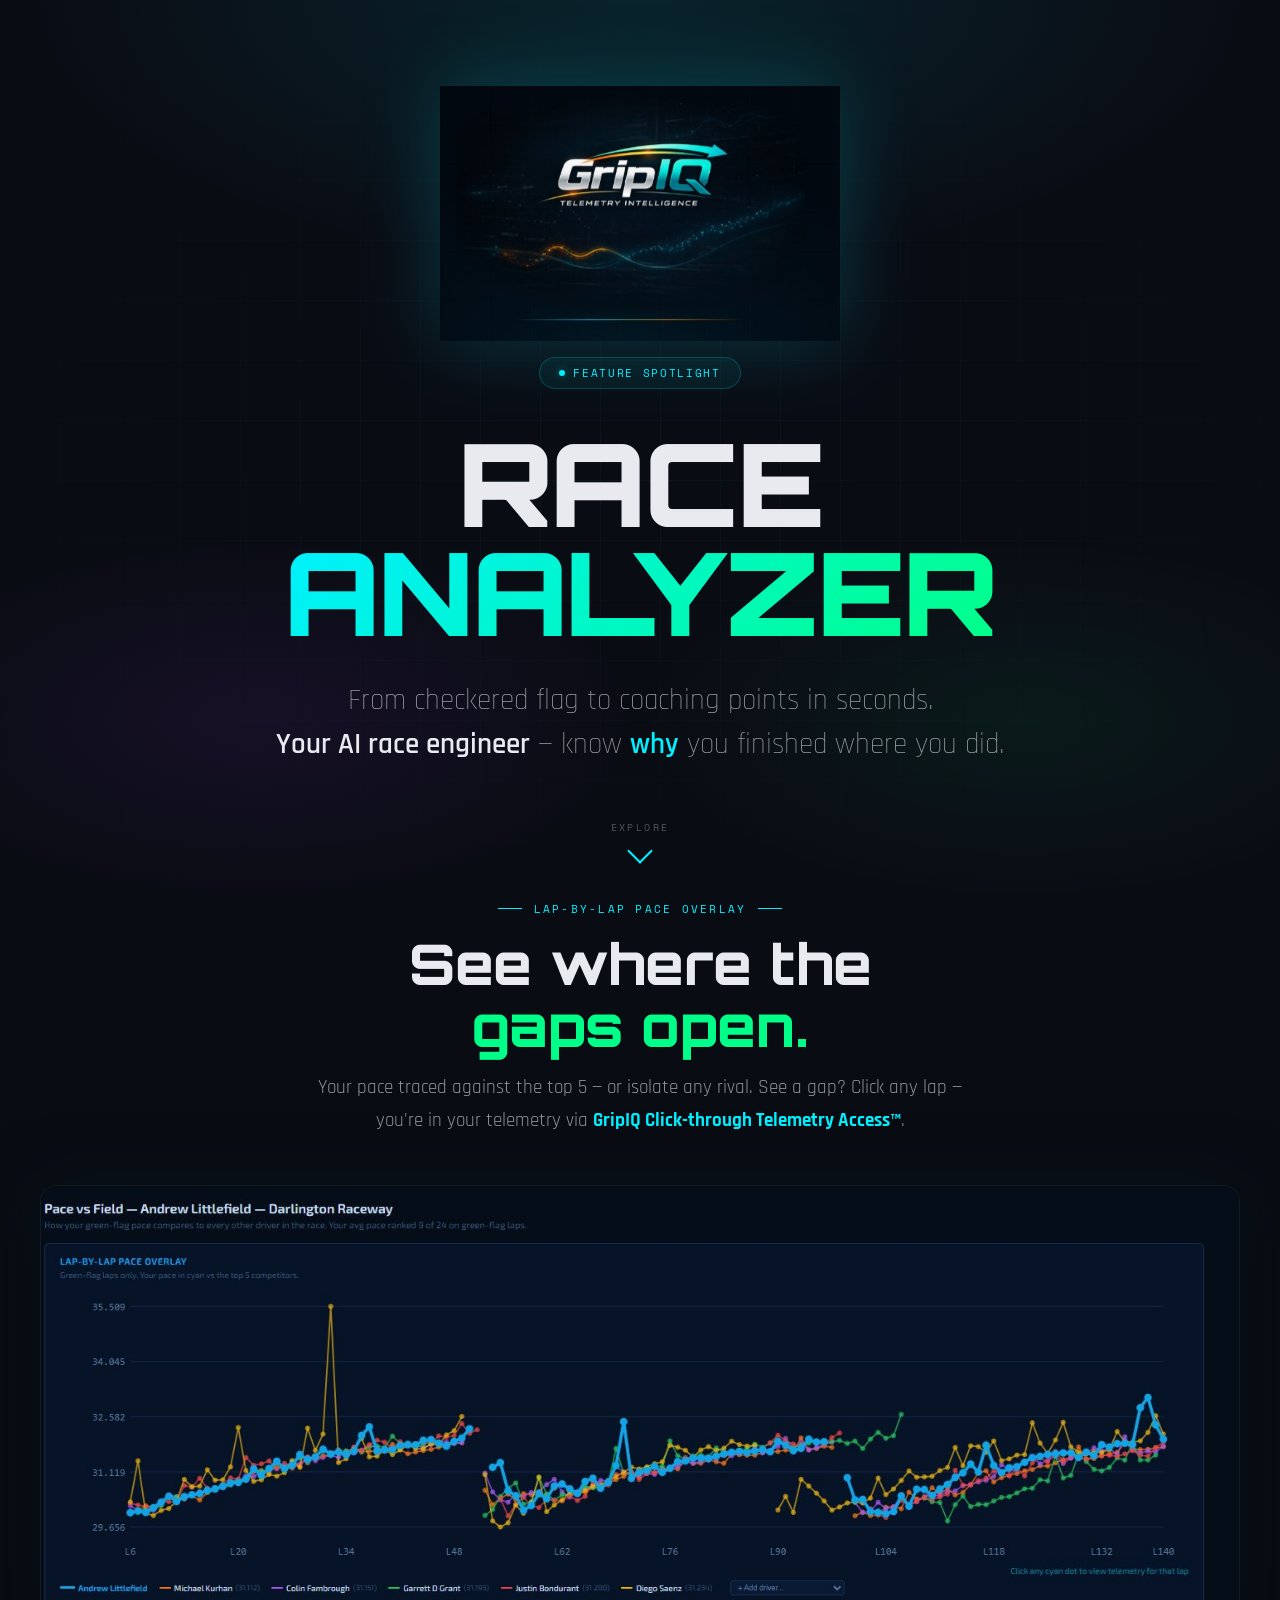
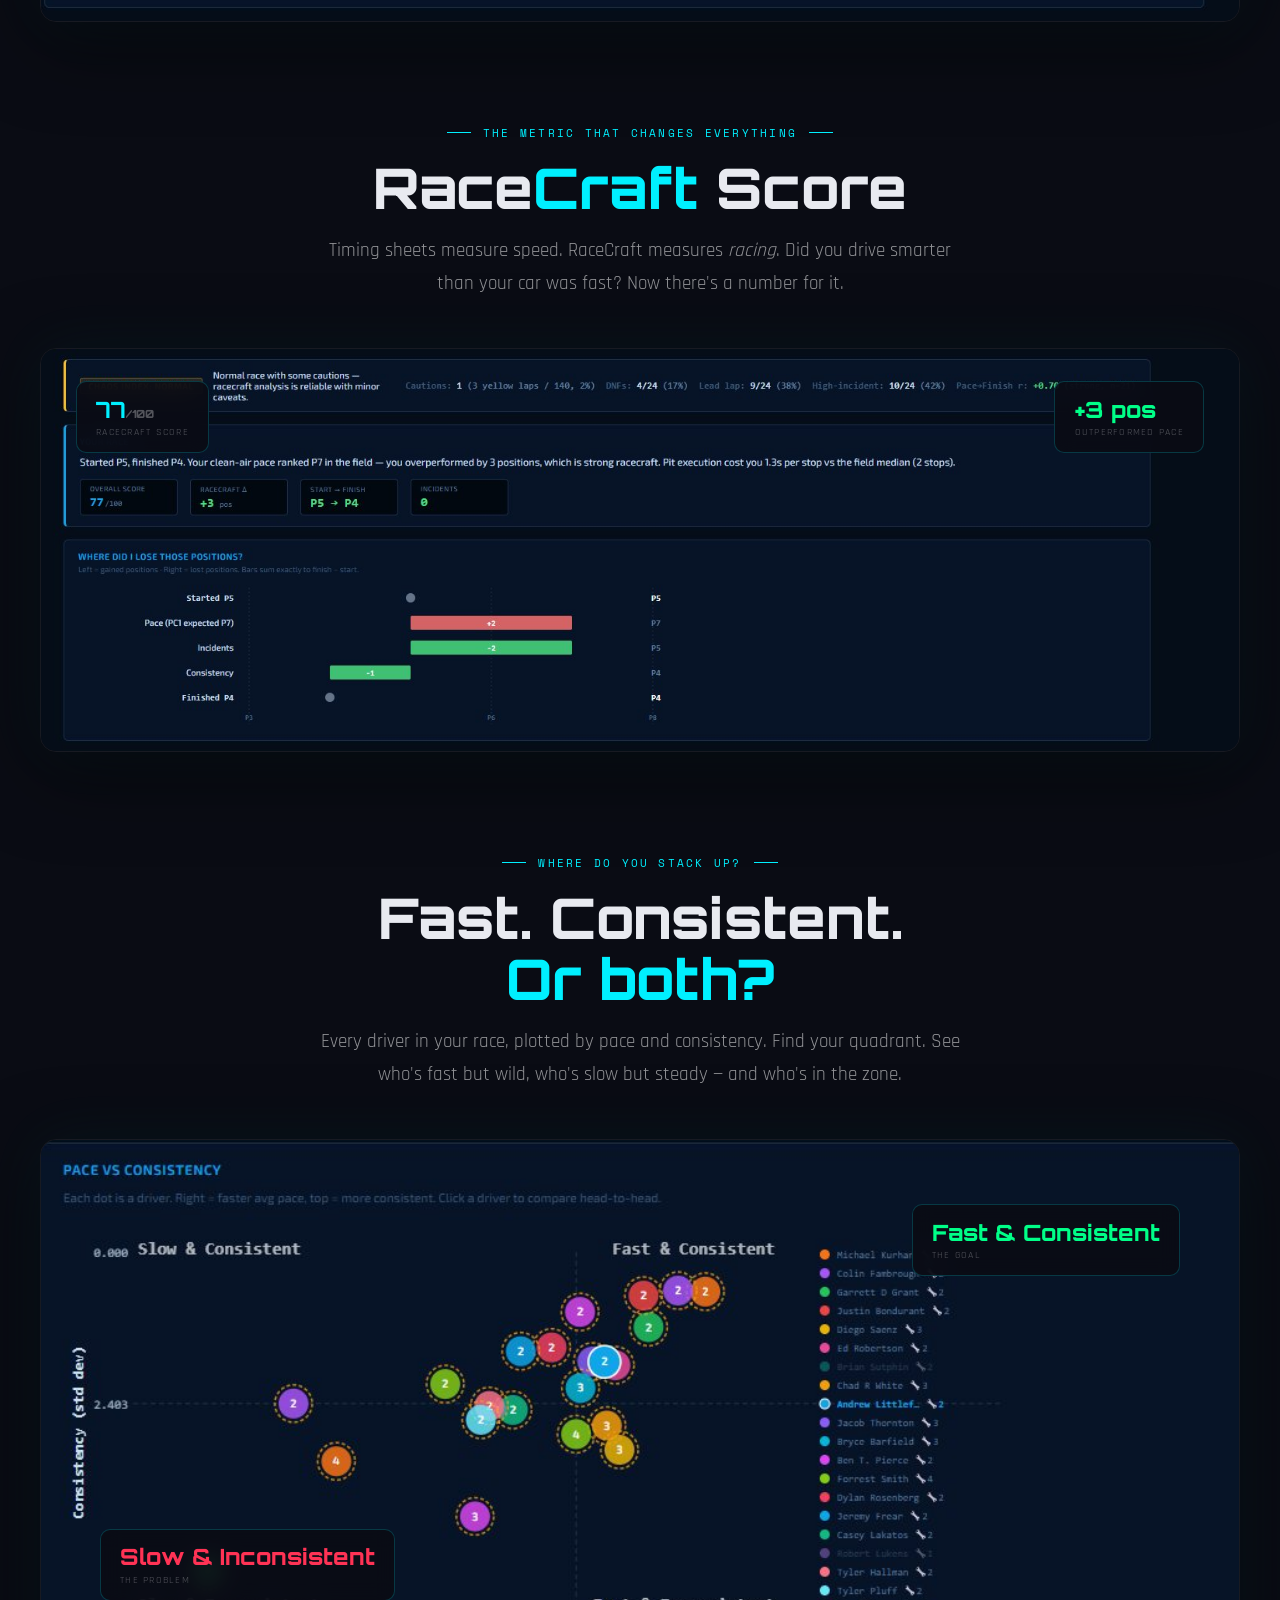
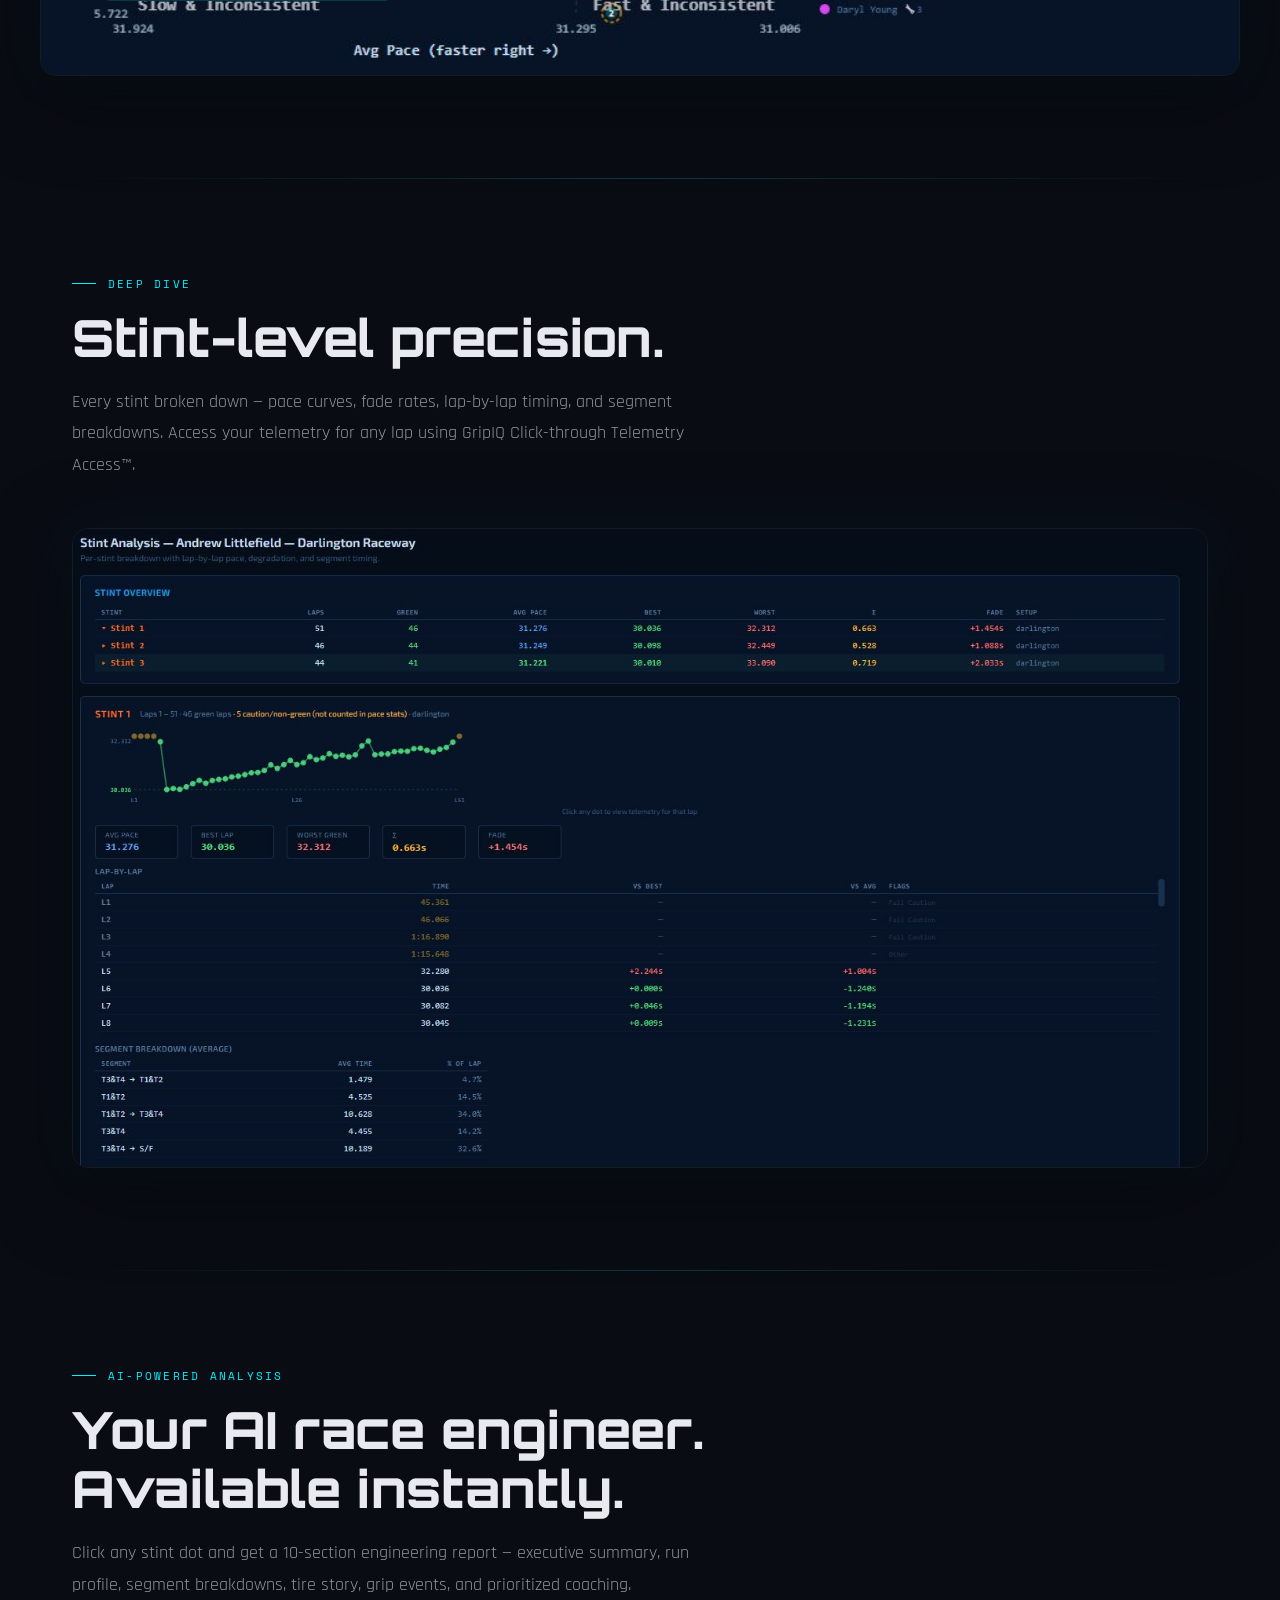
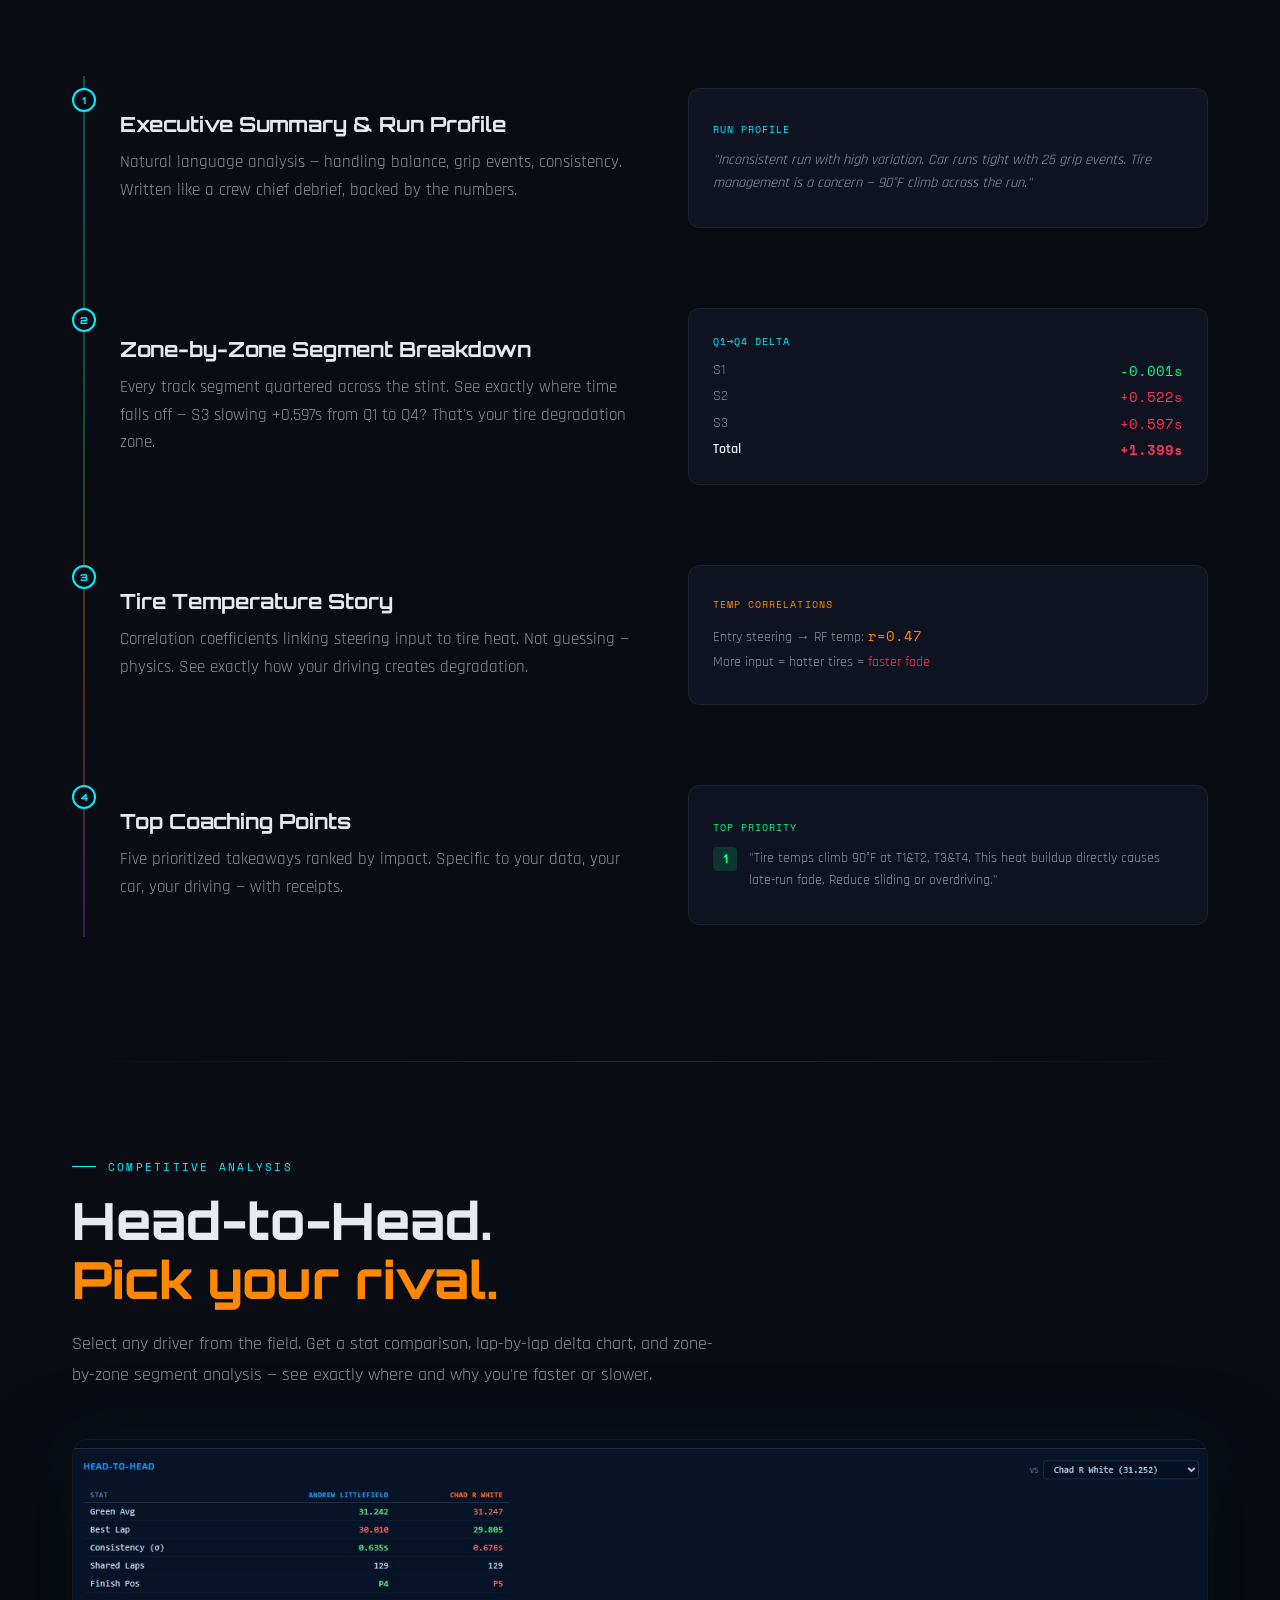
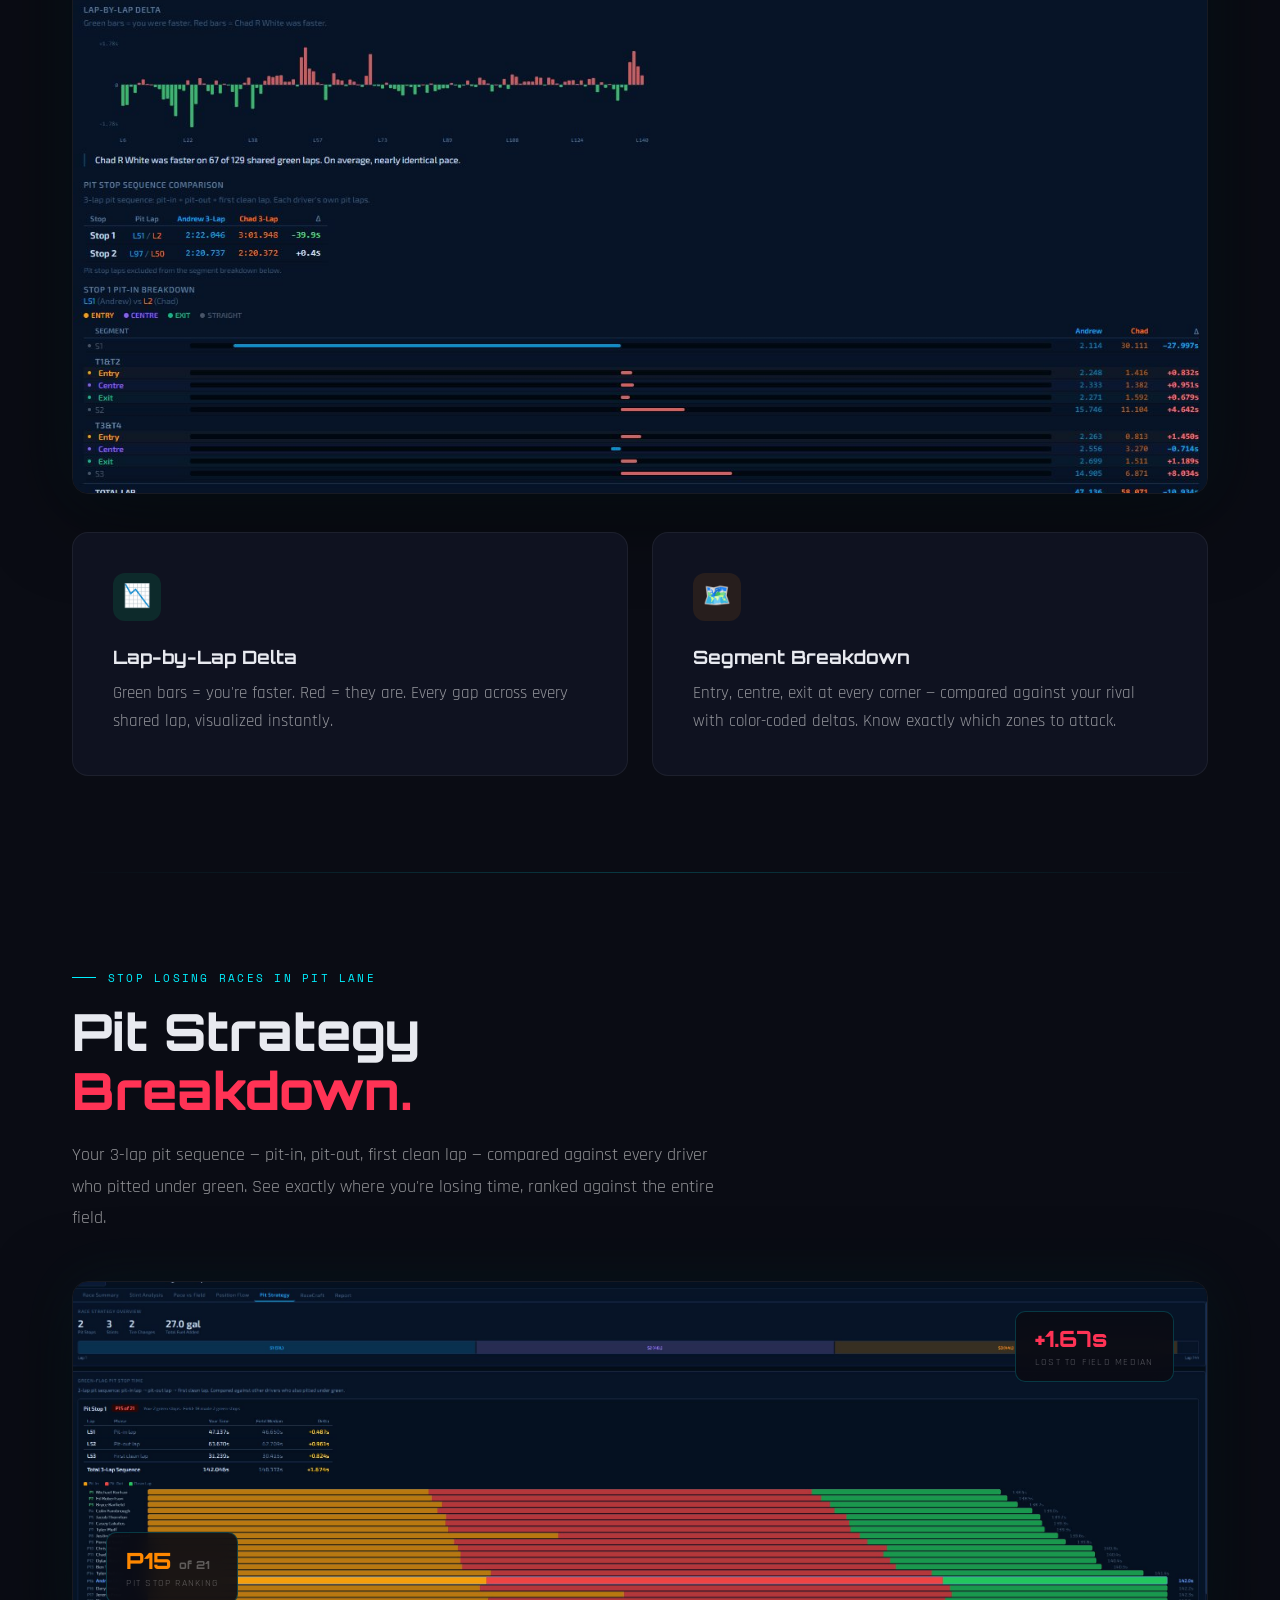
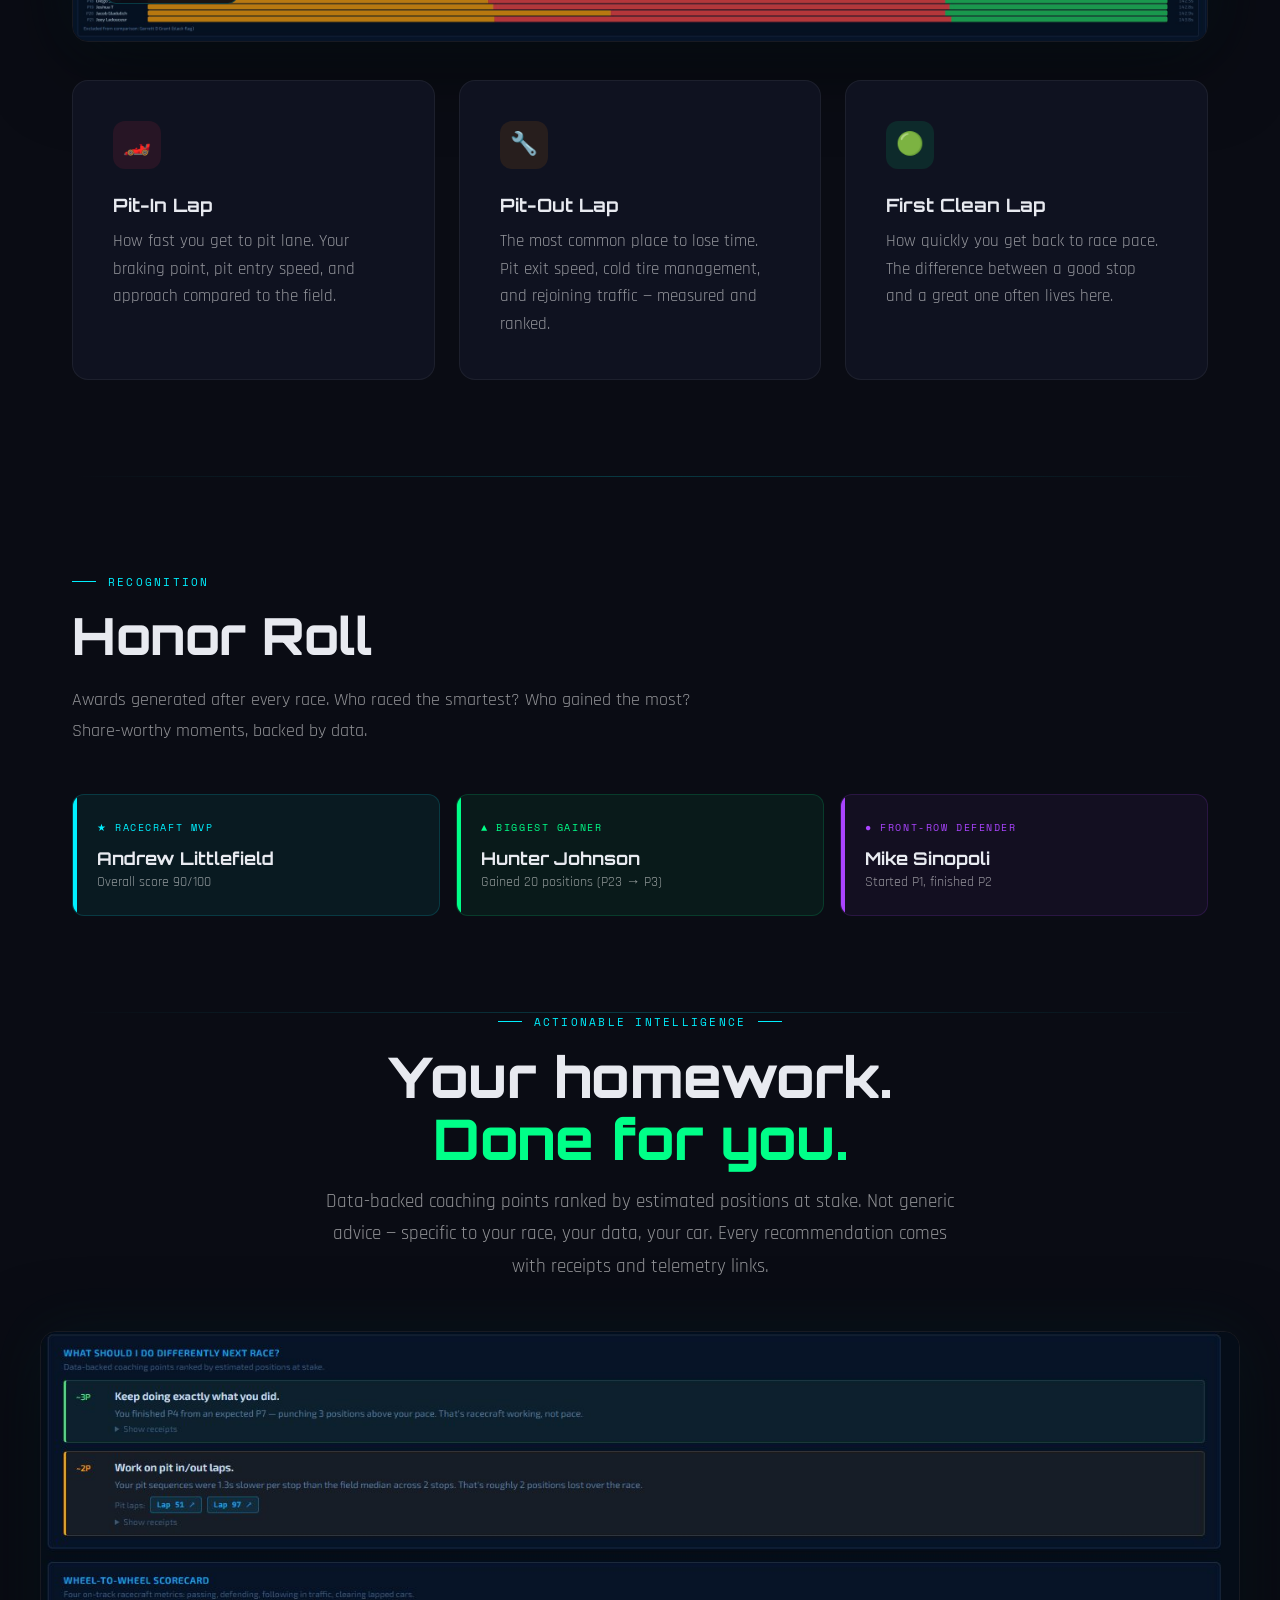
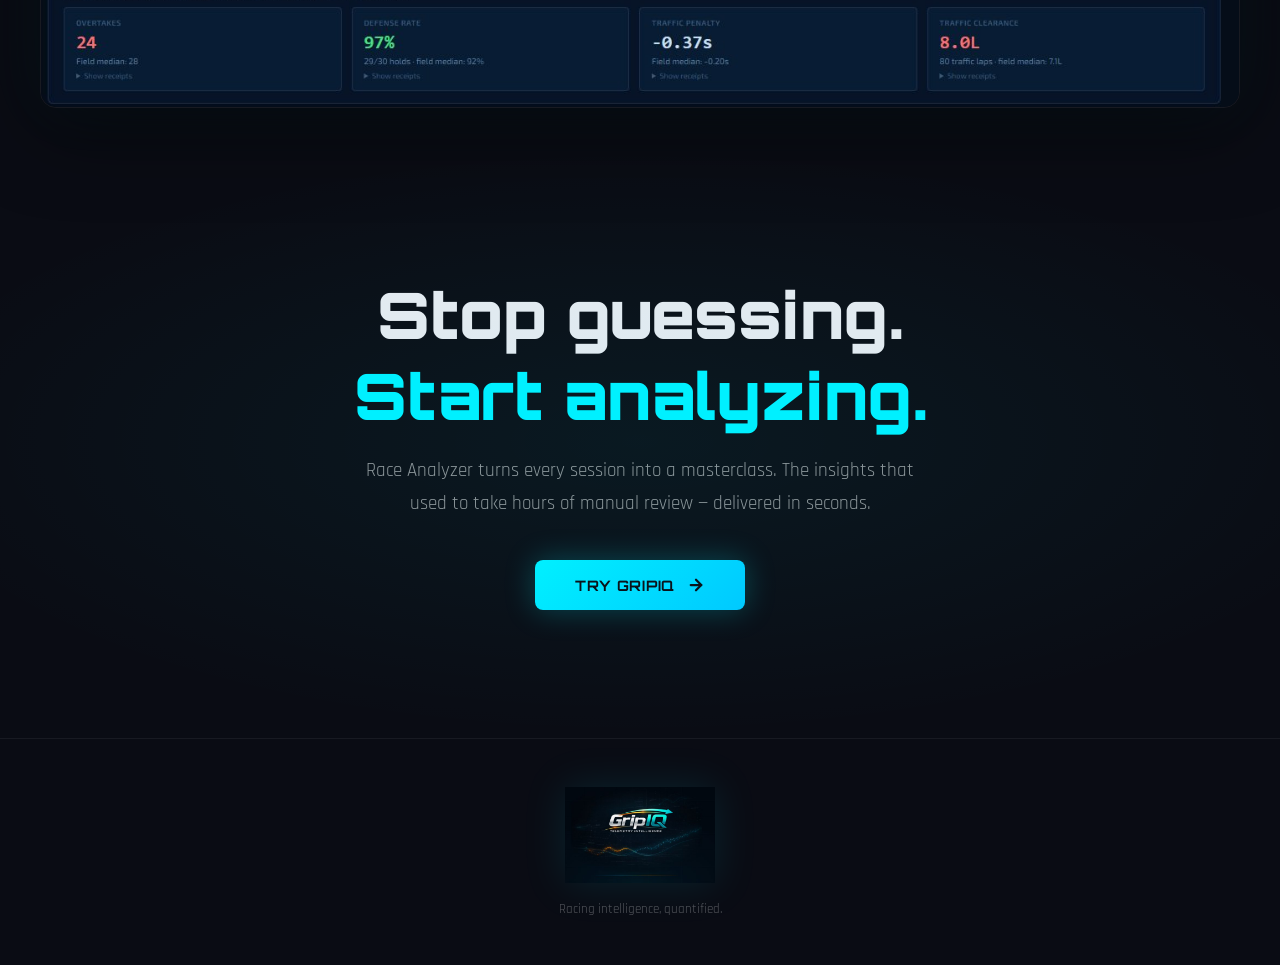
==== commit 889a5d05: "Trademarks: brand feature marks as "GripIQ X™", not the generic term Match the app-site fix: the unr" ====
--- a/index.html
+++ b/index.html
@@ -865,7 +865,7 @@
     <div class="splash-text">
       <div class="splash-label">Lap-by-Lap Pace Overlay</div>
       <h2>See where the<br><span style="color: var(--green);">gaps open.</span></h2>
-      <p class="splash-desc">Your pace traced against the top 5 — or isolate any rival. See a gap? Click any lap — you're in your telemetry via <strong style="color: var(--cyan);">Click-through Telemetry Access™</strong>.</p>
+      <p class="splash-desc">Your pace traced against the top 5 — or isolate any rival. See a gap? Click any lap — you're in your telemetry via <strong style="color: var(--cyan);">GripIQ Click-through Telemetry Access™</strong>.</p>
     </div>
     <img class="splash-screenshot" id="imgPaceOverlay" src="" alt="Pace vs Field overlay chart">
   </div>
@@ -921,7 +921,7 @@
 <section class="section reveal">
   <div class="section-label">Deep Dive</div>
   <h2>Stint-level precision.</h2>
-  <p class="section-desc">Every stint broken down — pace curves, fade rates, lap-by-lap timing, and segment breakdowns. Access your telemetry for any lap using Click-through Telemetry Access™.</p>
+  <p class="section-desc">Every stint broken down — pace curves, fade rates, lap-by-lap timing, and segment breakdowns. Access your telemetry for any lap using GripIQ Click-through Telemetry Access™.</p>
 
   <img class="splash-screenshot" id="imgStint" src="" alt="Stint analysis with clickable dots" style="width: 100%;">
 </section>
